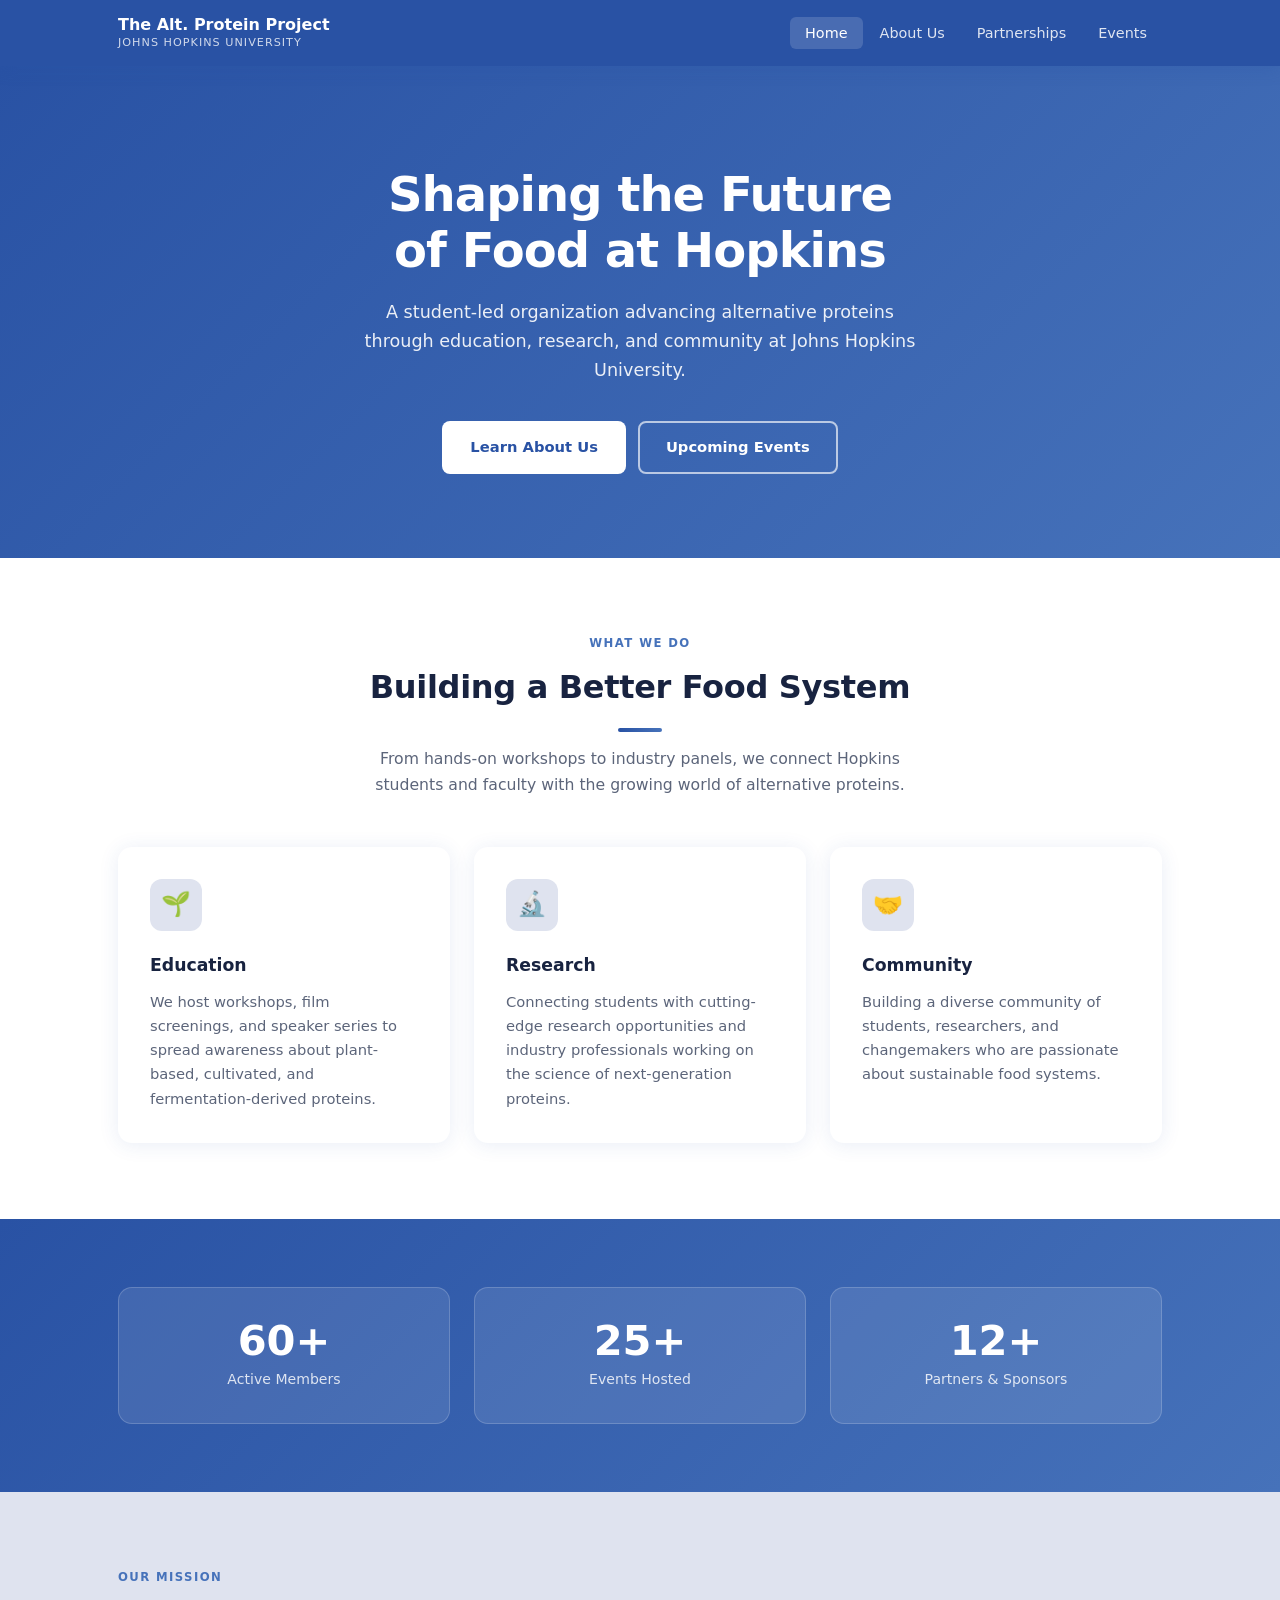
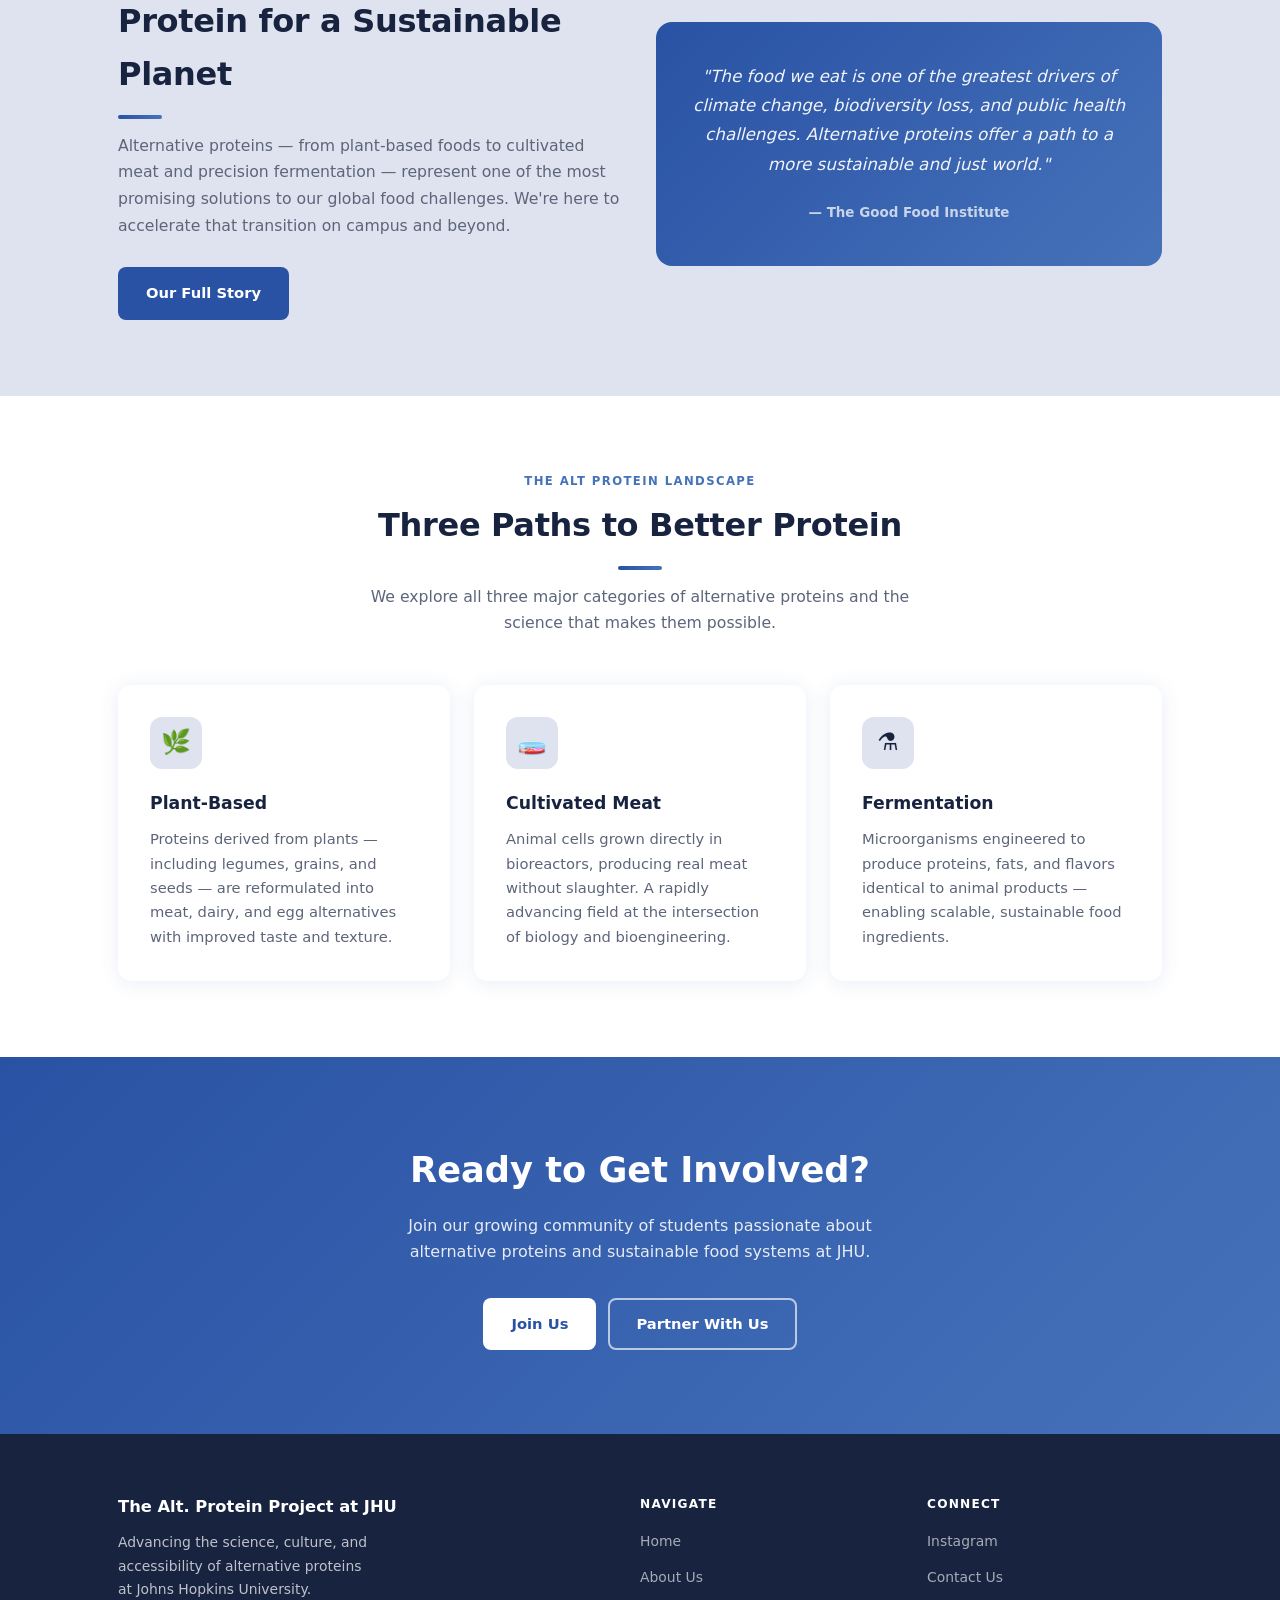
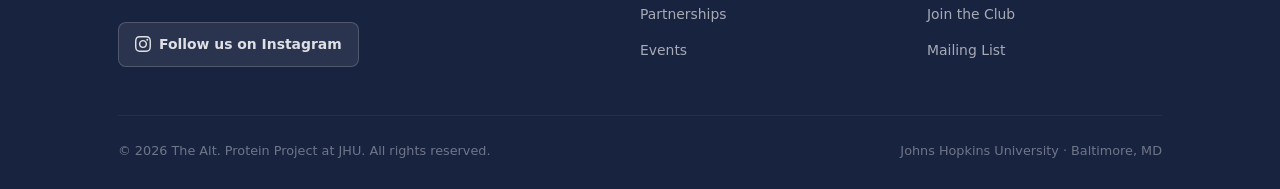
==== index.html @ 33e133d0 "Initial commit: Alt. Protein Project at JHU website Four-page static site (Home, About Us, Partnersh" ====
<!DOCTYPE html>
<html lang="en">
<head>
  <meta charset="UTF-8">
  <meta name="viewport" content="width=device-width, initial-scale=1.0">
  <title>The Alt. Protein Project at JHU</title>
  <link rel="stylesheet" href="styles.css">
</head>
<body>

  <!-- Navigation -->
  <nav>
    <div class="nav-inner">
      <a href="index.html" class="nav-logo">
        The Alt. Protein Project
        <span class="sub">Johns Hopkins University</span>
      </a>
      <ul class="nav-links">
        <li><a href="index.html" class="active">Home</a></li>
        <li><a href="about.html">About Us</a></li>
        <li><a href="partnerships.html">Partnerships</a></li>
        <li><a href="events.html">Events</a></li>
      </ul>
    </div>
  </nav>

  <!-- Hero -->
  <section class="hero">
    <div class="container">
      <h1>Shaping the Future<br>of Food at Hopkins</h1>
      <p>A student-led organization advancing alternative proteins through education, research, and community at Johns Hopkins University.</p>
      <div class="btn-group">
        <a href="about.html" class="btn btn-white">Learn About Us</a>
        <a href="events.html" class="btn btn-outline">Upcoming Events</a>
      </div>
    </div>
  </section>

  <!-- What We Do -->
  <section class="section-white">
    <div class="container">
      <div class="section-head center">
        <p class="section-label">What We Do</p>
        <h2 class="section-title">Building a Better Food System</h2>
        <div class="divider" style="margin: 14px auto;"></div>
        <p class="section-sub">From hands-on workshops to industry panels, we connect Hopkins students and faculty with the growing world of alternative proteins.</p>
      </div>
      <div class="grid-3">
        <div class="card">
          <div class="card-icon">🌱</div>
          <h3>Education</h3>
          <p>We host workshops, film screenings, and speaker series to spread awareness about plant-based, cultivated, and fermentation-derived proteins.</p>
        </div>
        <div class="card">
          <div class="card-icon">🔬</div>
          <h3>Research</h3>
          <p>Connecting students with cutting-edge research opportunities and industry professionals working on the science of next-generation proteins.</p>
        </div>
        <div class="card">
          <div class="card-icon">🤝</div>
          <h3>Community</h3>
          <p>Building a diverse community of students, researchers, and changemakers who are passionate about sustainable food systems.</p>
        </div>
      </div>
    </div>
  </section>

  <!-- Stats -->
  <section class="stats-wrap">
    <div class="container">
      <div class="grid-3">
        <div class="stat-box">
          <div class="num">60+</div>
          <div class="lbl">Active Members</div>
        </div>
        <div class="stat-box">
          <div class="num">25+</div>
          <div class="lbl">Events Hosted</div>
        </div>
        <div class="stat-box">
          <div class="num">12+</div>
          <div class="lbl">Partners &amp; Sponsors</div>
        </div>
      </div>
    </div>
  </section>

  <!-- Mission -->
  <section class="section-bg">
    <div class="container">
      <div class="grid-2 grid-align-center">
        <div>
          <p class="section-label">Our Mission</p>
          <h2 class="section-title">Protein for a Sustainable Planet</h2>
          <div class="divider"></div>
          <p class="section-sub">Alternative proteins — from plant-based foods to cultivated meat and precision fermentation — represent one of the most promising solutions to our global food challenges. We're here to accelerate that transition on campus and beyond.</p>
          <a href="about.html" class="btn btn-primary mt-32" style="margin-top: 28px; display: inline-block;">Our Full Story</a>
        </div>
        <div class="story-card">
          <blockquote>"The food we eat is one of the greatest drivers of climate change, biodiversity loss, and public health challenges. Alternative proteins offer a path to a more sustainable and just world."</blockquote>
          <cite>— The Good Food Institute</cite>
        </div>
      </div>
    </div>
  </section>

  <!-- Protein Types -->
  <section class="section-white">
    <div class="container">
      <div class="section-head center">
        <p class="section-label">The Alt Protein Landscape</p>
        <h2 class="section-title">Three Paths to Better Protein</h2>
        <div class="divider" style="margin: 14px auto;"></div>
        <p class="section-sub">We explore all three major categories of alternative proteins and the science that makes them possible.</p>
      </div>
      <div class="grid-3">
        <div class="card">
          <div class="card-icon">🌿</div>
          <h3>Plant-Based</h3>
          <p>Proteins derived from plants — including legumes, grains, and seeds — are reformulated into meat, dairy, and egg alternatives with improved taste and texture.</p>
        </div>
        <div class="card">
          <div class="card-icon">🧫</div>
          <h3>Cultivated Meat</h3>
          <p>Animal cells grown directly in bioreactors, producing real meat without slaughter. A rapidly advancing field at the intersection of biology and bioengineering.</p>
        </div>
        <div class="card">
          <div class="card-icon">⚗️</div>
          <h3>Fermentation</h3>
          <p>Microorganisms engineered to produce proteins, fats, and flavors identical to animal products — enabling scalable, sustainable food ingredients.</p>
        </div>
      </div>
    </div>
  </section>

  <!-- Get Involved CTA -->
  <section class="cta-section">
    <div class="container">
      <h2>Ready to Get Involved?</h2>
      <p>Join our growing community of students passionate about alternative proteins and sustainable food systems at JHU.</p>
      <div class="btn-group">
        <a href="about.html" class="btn btn-white">Join Us</a>
        <a href="partnerships.html" class="btn btn-outline">Partner With Us</a>
      </div>
    </div>
  </section>

  <!-- Footer -->
  <footer>
    <div class="container">
      <div class="footer-grid">
        <div class="footer-brand">
          <h3>The Alt. Protein Project at JHU</h3>
          <p>Advancing the science, culture, and accessibility of alternative proteins at Johns Hopkins University.</p>
          <a href="#" class="insta-link">
            <svg width="16" height="16" viewBox="0 0 24 24" fill="currentColor" aria-hidden="true">
              <path d="M12 2.163c3.204 0 3.584.012 4.85.07 3.252.148 4.771 1.691 4.919 4.919.058 1.265.069 1.645.069 4.849 0 3.205-.012 3.584-.069 4.849-.149 3.225-1.664 4.771-4.919 4.919-1.266.058-1.644.07-4.85.07-3.204 0-3.584-.012-4.849-.07-3.26-.149-4.771-1.699-4.919-4.92-.058-1.265-.07-1.644-.07-4.849 0-3.204.013-3.583.07-4.849.149-3.227 1.664-4.771 4.919-4.919 1.266-.057 1.645-.069 4.849-.069zm0-2.163c-3.259 0-3.667.014-4.947.072-4.358.2-6.78 2.618-6.98 6.98-.059 1.281-.073 1.689-.073 4.948 0 3.259.014 3.668.072 4.948.2 4.358 2.618 6.78 6.98 6.98 1.281.058 1.689.072 4.948.072 3.259 0 3.668-.014 4.948-.072 4.354-.2 6.782-2.618 6.979-6.98.059-1.28.073-1.689.073-4.948 0-3.259-.014-3.667-.072-4.947-.196-4.354-2.617-6.78-6.979-6.98-1.281-.059-1.69-.073-4.949-.073zm0 5.838c-3.403 0-6.162 2.759-6.162 6.162s2.759 6.163 6.162 6.163 6.162-2.759 6.162-6.163c0-3.403-2.759-6.162-6.162-6.162zm0 10.162c-2.209 0-4-1.79-4-4 0-2.209 1.791-4 4-4s4 1.791 4 4c0 2.21-1.791 4-4 4zm6.406-11.845c-.796 0-1.441.645-1.441 1.44s.645 1.44 1.441 1.44c.795 0 1.439-.645 1.439-1.44s-.644-1.44-1.439-1.44z"/>
            </svg>
            Follow us on Instagram
          </a>
        </div>
        <div class="footer-col">
          <h4>Navigate</h4>
          <ul>
            <li><a href="index.html">Home</a></li>
            <li><a href="about.html">About Us</a></li>
            <li><a href="partnerships.html">Partnerships</a></li>
            <li><a href="events.html">Events</a></li>
          </ul>
        </div>
        <div class="footer-col">
          <h4>Connect</h4>
          <ul>
            <li><a href="#">Instagram</a></li>
            <li><a href="#">Contact Us</a></li>
            <li><a href="#">Join the Club</a></li>
            <li><a href="#">Mailing List</a></li>
          </ul>
        </div>
      </div>
      <div class="footer-bottom">
        <span>© 2026 The Alt. Protein Project at JHU. All rights reserved.</span>
        <span>Johns Hopkins University · Baltimore, MD</span>
      </div>
    </div>
  </footer>

</body>
</html>
---- styles.css ----
/* ================================================
   The Alt. Protein Project at JHU — Stylesheet
   ================================================ */

/* Custom Properties */
:root {
  --primary: #2952A4;
  --accent:  #4672BA;
  --light:   #9BC8ED;
  --bg:      #DFE3EF;
  --white:   #ffffff;
  --dark:    #182340;
  --gray:    #5c657a;
  --shadow:  rgba(41, 82, 164, 0.10);
}

/* Reset */
*, *::before, *::after { box-sizing: border-box; margin: 0; padding: 0; }
html { scroll-behavior: smooth; }
body {
  font-family: 'Segoe UI', system-ui, -apple-system, sans-serif;
  background: var(--bg);
  color: var(--dark);
  line-height: 1.65;
}
a { color: var(--accent); text-decoration: none; }
a:hover { text-decoration: underline; }
img { max-width: 100%; display: block; }

/* Layout */
.container {
  max-width: 1100px;
  margin: 0 auto;
  padding: 0 28px;
}
section { padding: 76px 0; }
.section-white { background: var(--white); }
.section-bg    { background: var(--bg); }

/* Typography helpers */
.section-label {
  font-size: 0.73rem;
  font-weight: 700;
  letter-spacing: 0.12em;
  text-transform: uppercase;
  color: var(--accent);
  margin-bottom: 8px;
}
.section-title {
  font-size: clamp(1.55rem, 2.8vw, 2rem);
  font-weight: 800;
  color: var(--dark);
  letter-spacing: -0.01em;
  margin-bottom: 12px;
}
.section-sub {
  font-size: 0.98rem;
  color: var(--gray);
  line-height: 1.7;
  max-width: 560px;
}
.section-head { margin-bottom: 48px; }
.section-head.center { text-align: center; }
.section-head.center .section-sub { margin: 0 auto; }
.divider {
  width: 44px; height: 4px;
  background: linear-gradient(90deg, var(--primary), var(--accent));
  border-radius: 2px;
  margin: 14px 0;
}

/* =====================
   NAVIGATION
   ===================== */
nav {
  background: var(--primary);
  position: sticky;
  top: 0;
  z-index: 100;
  box-shadow: 0 2px 16px rgba(41,82,164,0.28);
}
.nav-inner {
  max-width: 1100px;
  margin: 0 auto;
  padding: 0 28px;
  height: 66px;
  display: flex;
  align-items: center;
  justify-content: space-between;
}
.nav-logo {
  color: #fff;
  font-weight: 800;
  font-size: 1rem;
  line-height: 1.3;
}
.nav-logo .sub {
  display: block;
  font-weight: 400;
  font-size: 0.7rem;
  letter-spacing: 0.09em;
  text-transform: uppercase;
  opacity: 0.78;
}
.nav-links { display: flex; gap: 2px; list-style: none; }
.nav-links a {
  color: rgba(255,255,255,0.85);
  padding: 8px 15px;
  border-radius: 6px;
  font-size: 0.9rem;
  font-weight: 500;
  transition: background .18s, color .18s;
}
.nav-links a:hover, .nav-links a.active {
  background: rgba(255,255,255,0.15);
  color: #fff;
  text-decoration: none;
}

/* =====================
   HERO
   ===================== */
.hero {
  background: linear-gradient(135deg, var(--primary) 0%, var(--accent) 100%);
  color: #fff;
  padding: 100px 0 84px;
  text-align: center;
}
.hero h1 {
  font-size: clamp(2rem, 4.5vw, 3rem);
  font-weight: 800;
  line-height: 1.17;
  margin-bottom: 20px;
  letter-spacing: -0.02em;
}
.hero p {
  font-size: 1.1rem;
  opacity: 0.9;
  max-width: 580px;
  margin: 0 auto 36px;
}
.page-hero {
  background: linear-gradient(135deg, var(--primary) 0%, var(--accent) 100%);
  color: #fff;
  padding: 64px 0 52px;
  text-align: center;
}
.page-hero h1 {
  font-size: clamp(1.65rem, 3.5vw, 2.3rem);
  font-weight: 800;
  margin-bottom: 12px;
  letter-spacing: -0.01em;
}
.page-hero p {
  font-size: 1rem;
  opacity: 0.87;
  max-width: 520px;
  margin: 0 auto;
}

/* =====================
   BUTTONS
   ===================== */
.btn {
  display: inline-block;
  padding: 12px 26px;
  border-radius: 8px;
  font-weight: 600;
  font-size: 0.92rem;
  border: 2px solid transparent;
  transition: all .18s;
  cursor: pointer;
}
.btn:hover { text-decoration: none; }
.btn-white { background: #fff; color: var(--primary); }
.btn-white:hover { background: var(--light); color: var(--primary); }
.btn-outline { background: transparent; color: #fff; border-color: rgba(255,255,255,.65); }
.btn-outline:hover { background: rgba(255,255,255,.12); }
.btn-primary { background: var(--primary); color: #fff; }
.btn-primary:hover { background: var(--accent); }
.btn-group { display: flex; gap: 12px; justify-content: center; flex-wrap: wrap; }

/* =====================
   GRIDS
   ===================== */
.grid-2 { display: grid; grid-template-columns: 1fr 1fr; gap: 32px; }
.grid-3 { display: grid; grid-template-columns: repeat(3, 1fr); gap: 24px; }
.grid-4 { display: grid; grid-template-columns: repeat(4, 1fr); gap: 20px; }
.grid-align-center { align-items: center; }

/* =====================
   CARDS
   ===================== */
.card {
  background: #fff;
  border-radius: 14px;
  padding: 32px;
  box-shadow: 0 2px 20px var(--shadow);
  transition: transform .2s, box-shadow .2s;
}
.card:hover { transform: translateY(-4px); box-shadow: 0 10px 36px rgba(41,82,164,0.15); }
.card-icon {
  width: 52px; height: 52px;
  background: var(--bg);
  border-radius: 12px;
  display: flex; align-items: center; justify-content: center;
  font-size: 1.5rem;
  margin-bottom: 20px;
}
.card h3 { font-size: 1.08rem; font-weight: 700; color: var(--dark); margin-bottom: 10px; }
.card p  { font-size: 0.92rem; color: var(--gray); line-height: 1.65; }

/* =====================
   STATS
   ===================== */
.stats-wrap {
  background: linear-gradient(135deg, var(--primary), var(--accent));
  padding: 68px 0;
}
.stat-box {
  background: rgba(255,255,255,0.1);
  border: 1px solid rgba(255,255,255,0.18);
  border-radius: 14px;
  padding: 32px 20px;
  text-align: center;
}
.stat-box .num { font-size: 2.6rem; font-weight: 800; color: #fff; margin-bottom: 6px; line-height: 1; }
.stat-box .lbl { font-size: 0.88rem; color: rgba(255,255,255,0.82); }

/* =====================
   EVENT CARDS
   ===================== */
.event-stack { display: flex; flex-direction: column; gap: 20px; }
.event-card {
  background: #fff;
  border-radius: 14px;
  overflow: hidden;
  display: flex;
  box-shadow: 0 2px 20px var(--shadow);
  transition: transform .2s, box-shadow .2s;
}
.event-card:hover { transform: translateY(-3px); box-shadow: 0 10px 32px rgba(41,82,164,.14); }
.edate {
  background: linear-gradient(160deg, var(--primary), var(--accent));
  color: #fff;
  min-width: 90px;
  display: flex; flex-direction: column; align-items: center; justify-content: center;
  text-align: center; padding: 0 16px;
}
.edate .mo { font-size: 0.65rem; text-transform: uppercase; letter-spacing: .12em; font-weight: 700; opacity: .85; }
.edate .dy { font-size: 2rem; font-weight: 800; line-height: 1; }
.edate .yr { font-size: 0.68rem; opacity: .7; }
.ebody { padding: 22px 28px; flex: 1; }
.ebody .etag {
  display: inline-block;
  background: rgba(70,114,186,.1);
  color: var(--accent);
  font-size: 0.72rem; font-weight: 700;
  padding: 3px 10px; border-radius: 100px;
  margin-bottom: 10px;
}
.ebody h3 { font-size: 1.04rem; font-weight: 700; color: var(--dark); margin-bottom: 6px; }
.ebody p  { font-size: 0.88rem; color: var(--gray); line-height: 1.6; margin-bottom: 12px; }
.emeta { display: flex; gap: 18px; font-size: 0.79rem; color: var(--accent); font-weight: 600; }

/* Past Events */
.past-stack { display: flex; flex-direction: column; gap: 14px; }
.past-item {
  background: #fff;
  border-radius: 10px; padding: 18px 24px;
  display: flex; justify-content: space-between; align-items: center;
  box-shadow: 0 1px 10px rgba(41,82,164,.07);
}
.past-item h4 { font-size: 0.93rem; font-weight: 700; color: var(--dark); margin-bottom: 3px; }
.past-item p  { font-size: 0.82rem; color: var(--gray); }
.past-date { font-size: 0.8rem; color: var(--accent); font-weight: 600; white-space: nowrap; margin-left: 16px; }

/* =====================
   TEAM
   ===================== */
.team-card {
  background: #fff;
  border-radius: 14px; padding: 28px 22px;
  text-align: center;
  box-shadow: 0 2px 20px var(--shadow);
  transition: transform .2s;
}
.team-card:hover { transform: translateY(-4px); }
.avatar {
  width: 78px; height: 78px;
  border-radius: 50%;
  background: linear-gradient(135deg, var(--light), var(--accent));
  margin: 0 auto 14px;
  display: flex; align-items: center; justify-content: center;
  font-size: 1.5rem; color: #fff; font-weight: 800;
}
.team-card h3   { font-size: 0.97rem; font-weight: 700; color: var(--dark); margin-bottom: 4px; }
.team-card .role { color: var(--accent); font-size: 0.82rem; font-weight: 600; margin-bottom: 10px; }
.team-card .bio  { color: var(--gray); font-size: 0.84rem; line-height: 1.6; }

/* =====================
   PARTNERS
   ===================== */
.partner-card {
  background: #fff;
  border-radius: 12px; padding: 28px 20px;
  min-height: 110px;
  display: flex; align-items: center; justify-content: center; flex-direction: column;
  text-align: center;
  box-shadow: 0 2px 14px var(--shadow);
  border: 2px solid var(--bg);
  transition: border-color .2s, transform .2s;
}
.partner-card:hover { border-color: var(--light); transform: translateY(-3px); }
.partner-card .pname { font-size: 0.95rem; font-weight: 700; color: var(--dark); margin-bottom: 4px; }
.partner-card .ptype { font-size: 0.76rem; color: var(--gray); }

/* Tier cards */
.tier-card {
  background: #fff;
  border-radius: 14px; padding: 32px;
  box-shadow: 0 2px 20px var(--shadow);
  border-top: 5px solid var(--light);
}
.tier-card.featured { border-top-color: var(--primary); }
.tier-badge {
  display: inline-block;
  background: var(--bg); color: var(--gray);
  font-size: 0.7rem; font-weight: 700;
  padding: 3px 10px; border-radius: 100px;
  text-transform: uppercase; letter-spacing: .07em;
  margin-bottom: 12px;
}
.tier-card.featured .tier-badge { background: rgba(41,82,164,.1); color: var(--primary); }
.tier-card h3 { font-size: 1.12rem; font-weight: 800; color: var(--dark); margin-bottom: 18px; }
.check-list { list-style: none; display: flex; flex-direction: column; gap: 10px; }
.check-list li {
  display: flex; gap: 10px; align-items: flex-start;
  font-size: 0.88rem; color: var(--gray); line-height: 1.5;
}
.check-list li::before {
  content: '✓';
  background: rgba(41,82,164,.1); color: var(--primary);
  font-weight: 700; font-size: 0.76rem;
  min-width: 20px; height: 20px;
  border-radius: 50%;
  display: inline-flex; align-items: center; justify-content: center;
  margin-top: 1px; flex-shrink: 0;
}

/* =====================
   CTA SECTION
   ===================== */
.cta-section {
  background: linear-gradient(135deg, var(--primary), var(--accent));
  color: #fff; text-align: center; padding: 84px 0;
}
.cta-section h2 {
  font-size: clamp(1.65rem, 3vw, 2.2rem);
  font-weight: 800; margin-bottom: 14px;
}
.cta-section p {
  font-size: 1rem; opacity: .88;
  max-width: 480px; margin: 0 auto 32px;
}

/* =====================
   PILLARS (About page)
   ===================== */
.pillar-stack { display: flex; flex-direction: column; gap: 18px; }
.pillar {
  display: flex; gap: 18px; align-items: flex-start;
  background: #fff; border-radius: 12px; padding: 22px;
  box-shadow: 0 2px 12px var(--shadow);
}
.pillar-icon {
  width: 44px; height: 44px;
  background: rgba(155,200,237,.25);
  border-radius: 10px;
  display: flex; align-items: center; justify-content: center;
  font-size: 1.25rem; flex-shrink: 0;
}
.pillar h3 { font-size: 0.97rem; font-weight: 700; color: var(--dark); margin-bottom: 5px; }
.pillar p  { font-size: 0.87rem; color: var(--gray); line-height: 1.6; }

/* Story visual card */
.story-card {
  background: linear-gradient(135deg, var(--primary), var(--accent));
  border-radius: 16px; padding: 40px 36px;
  color: #fff; text-align: center;
}
.story-card blockquote {
  font-size: 1.05rem; font-style: italic;
  line-height: 1.75; margin-bottom: 20px; opacity: .93;
}
.story-card cite { font-size: 0.84rem; opacity: .72; font-style: normal; font-weight: 600; }

/* Benefits card (flat) */
.benefit-card {
  background: var(--bg);
  border-radius: 14px; padding: 32px;
}

/* =====================
   FOOTER
   ===================== */
footer {
  background: var(--dark);
  color: rgba(255,255,255,.72);
  padding: 60px 0 28px;
}
.footer-grid {
  display: grid; grid-template-columns: 2fr 1fr 1fr;
  gap: 52px; margin-bottom: 48px;
}
.footer-brand h3 { color: #fff; font-size: 1.02rem; font-weight: 800; margin-bottom: 10px; }
.footer-brand p  { font-size: 0.87rem; line-height: 1.7; max-width: 255px; margin-bottom: 20px; }
.footer-col h4 {
  color: #fff; font-size: 0.76rem; font-weight: 700;
  text-transform: uppercase; letter-spacing: .1em; margin-bottom: 14px;
}
.footer-col ul { list-style: none; display: flex; flex-direction: column; gap: 10px; }
.footer-col ul a { color: rgba(255,255,255,.62); font-size: 0.87rem; transition: color .18s; }
.footer-col ul a:hover { color: var(--light); text-decoration: none; }
.insta-link {
  display: inline-flex; align-items: center; gap: 8px;
  background: rgba(255,255,255,.08);
  border: 1px solid rgba(255,255,255,.18);
  color: rgba(255,255,255,.85);
  padding: 10px 16px; border-radius: 8px;
  font-size: 0.87rem; font-weight: 600;
  transition: all .18s;
}
.insta-link:hover { background: rgba(255,255,255,.16); color: #fff; text-decoration: none; }
.footer-bottom {
  border-top: 1px solid rgba(255,255,255,.1);
  padding-top: 24px;
  display: flex; justify-content: space-between;
  font-size: 0.8rem; opacity: .52;
}

/* Utilities */
.mt-8  { margin-top: 8px; }
.mt-16 { margin-top: 16px; }
.mt-24 { margin-top: 24px; }
.mt-32 { margin-top: 32px; }
.text-center { text-align: center; }
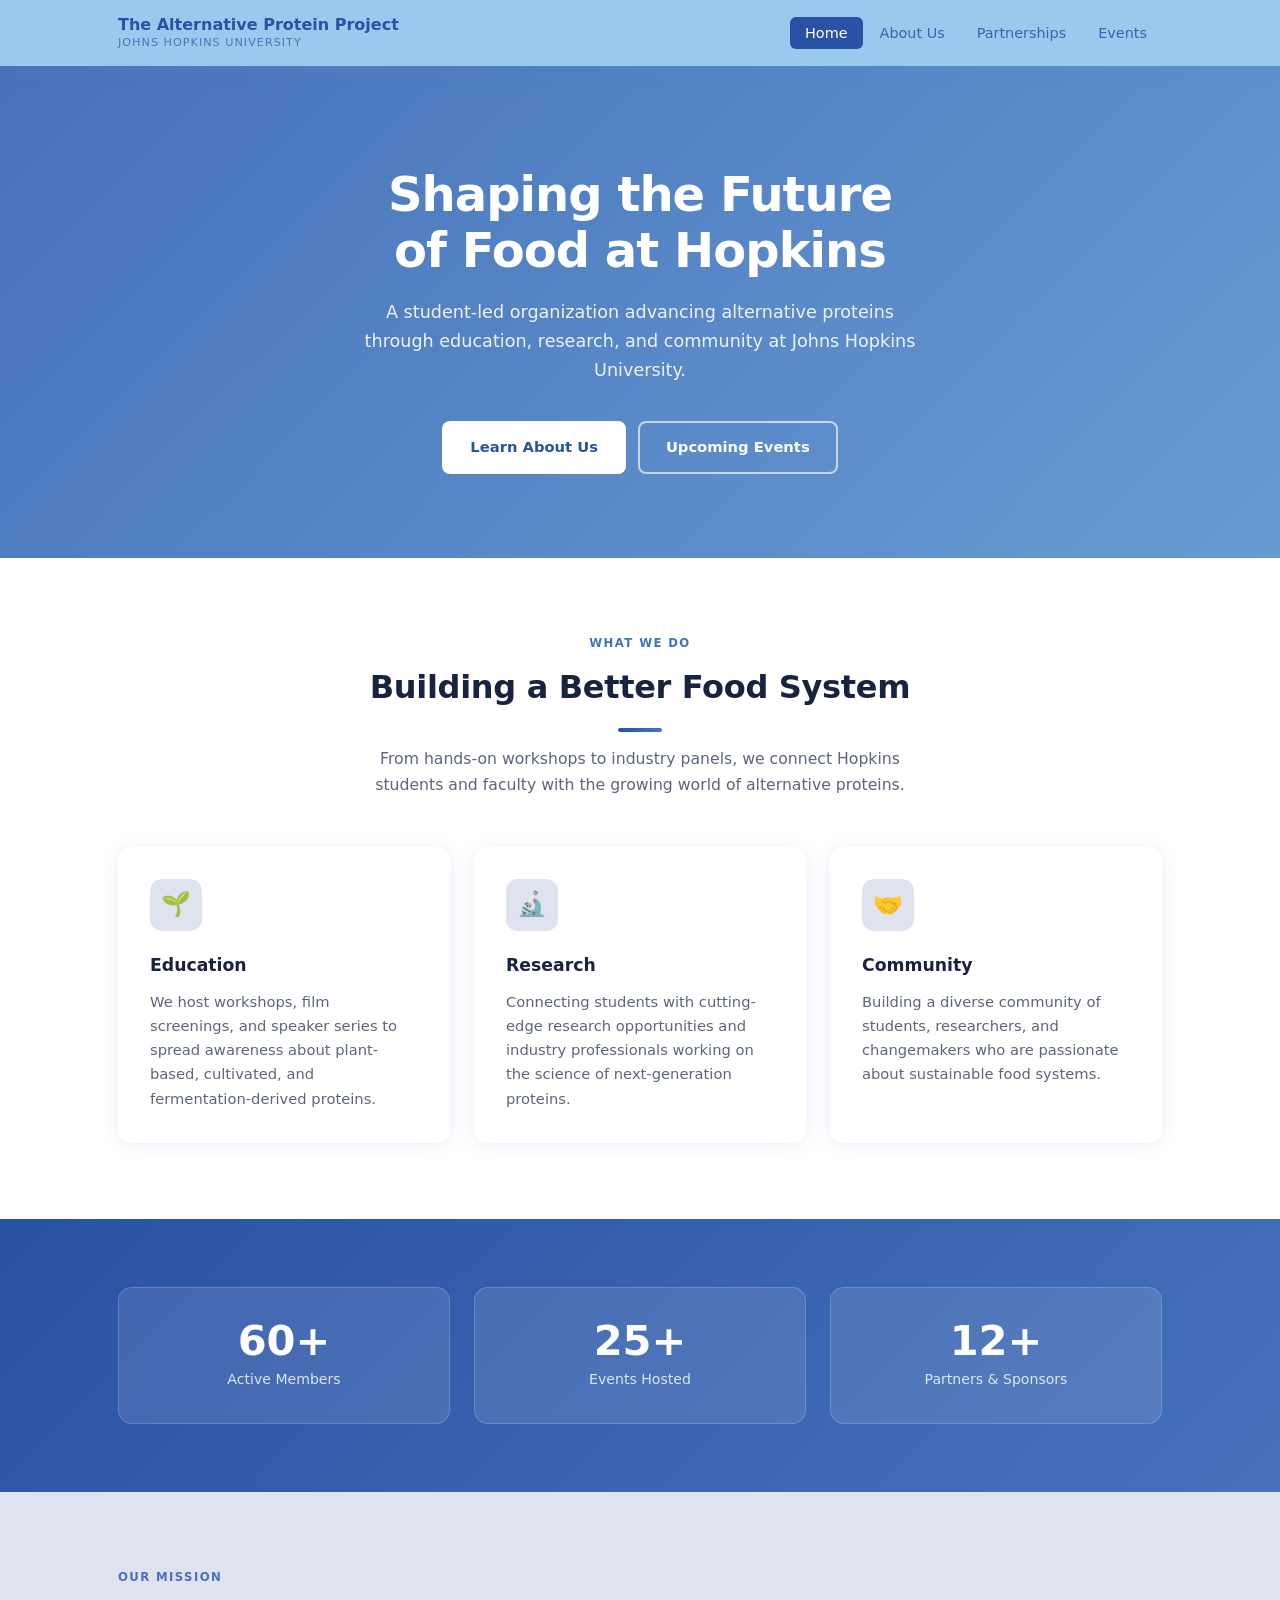
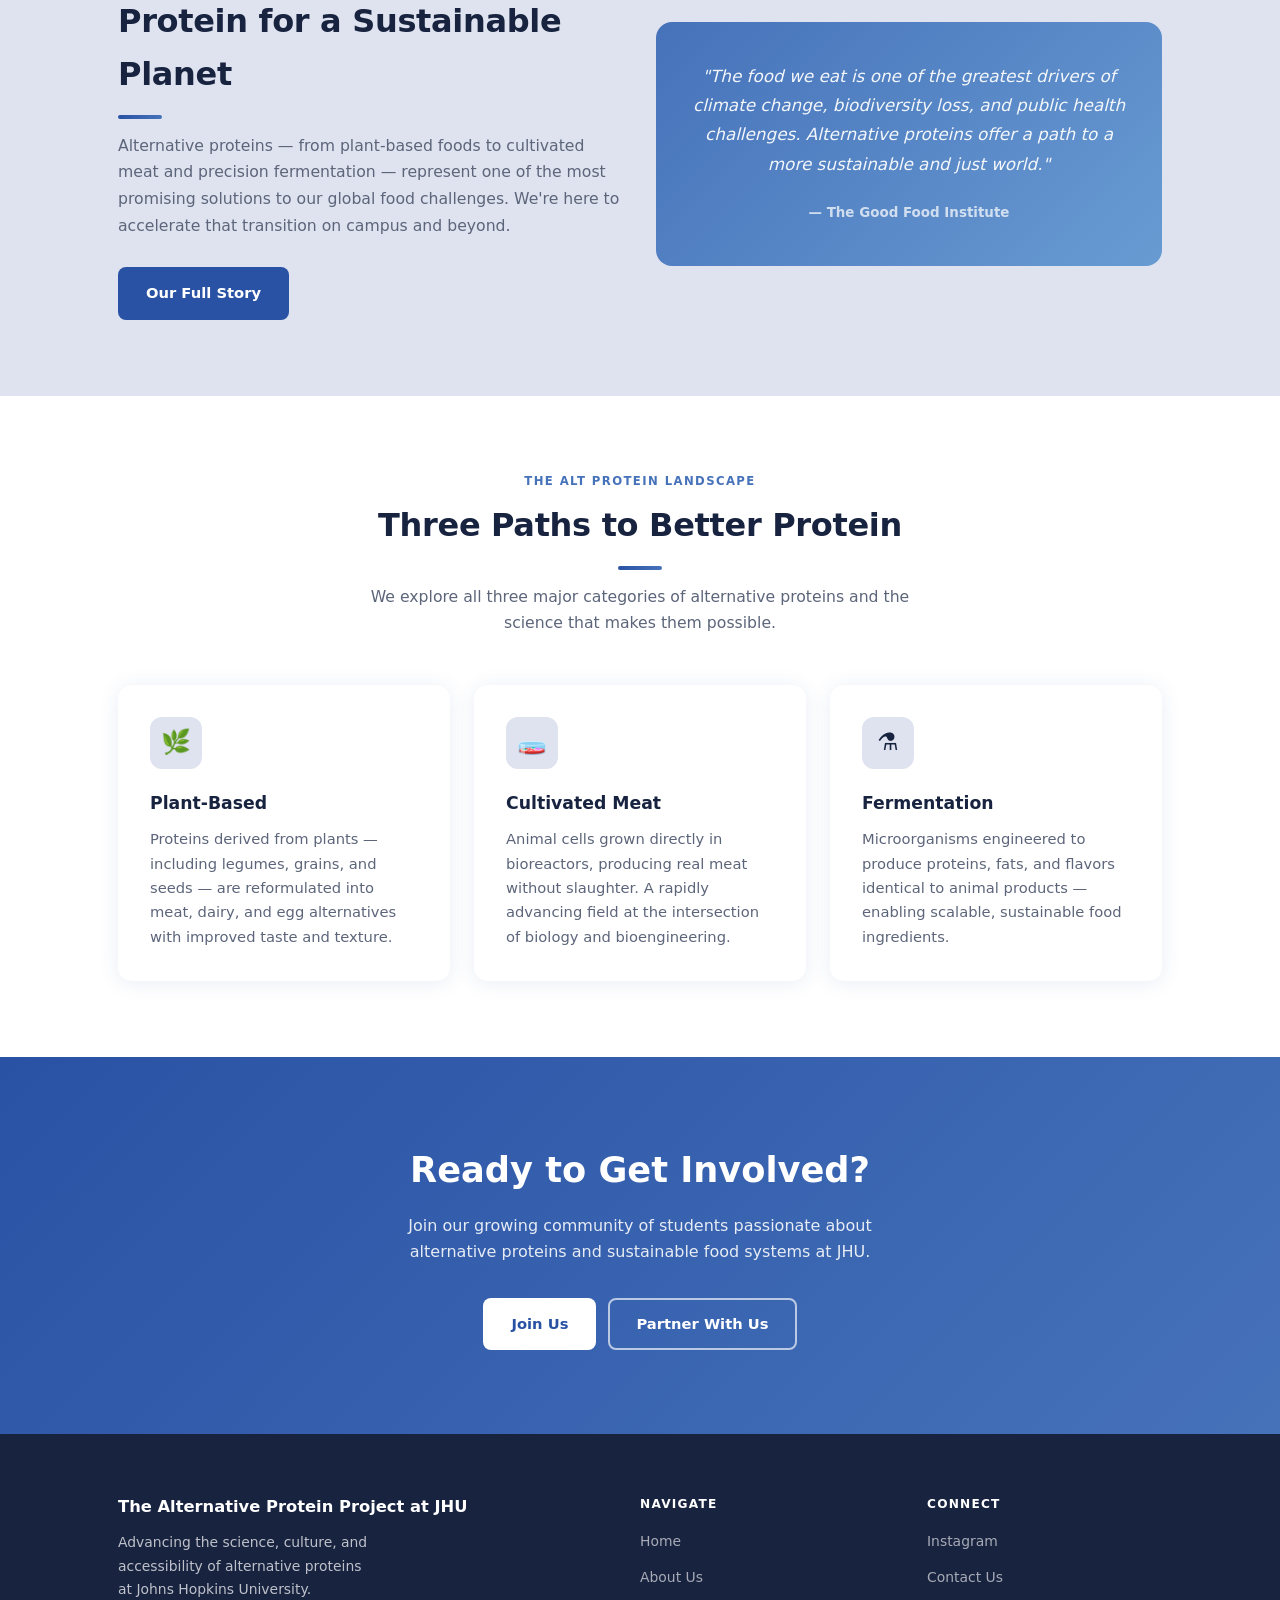
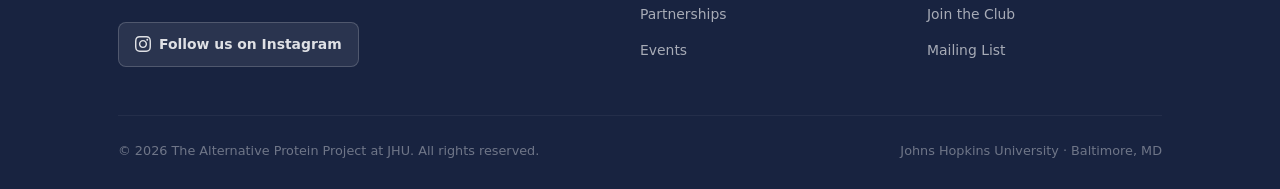
==== commit ec0a1265: "Update colors to #9BC8ED main palette and rename to Alternative Protein Project - Nav background cha" ====
--- a/index.html
+++ b/index.html
@@ -3,7 +3,7 @@
 <head>
   <meta charset="UTF-8">
   <meta name="viewport" content="width=device-width, initial-scale=1.0">
-  <title>The Alt. Protein Project at JHU</title>
+  <title>The Alternative Protein Project at JHU</title>
   <link rel="stylesheet" href="styles.css">
 </head>
 <body>
@@ -12,7 +12,7 @@
   <nav>
     <div class="nav-inner">
       <a href="index.html" class="nav-logo">
-        The Alt. Protein Project
+        The Alternative Protein Project
         <span class="sub">Johns Hopkins University</span>
       </a>
       <ul class="nav-links">
@@ -150,7 +150,7 @@
     <div class="container">
       <div class="footer-grid">
         <div class="footer-brand">
-          <h3>The Alt. Protein Project at JHU</h3>
+          <h3>The Alternative Protein Project at JHU</h3>
           <p>Advancing the science, culture, and accessibility of alternative proteins at Johns Hopkins University.</p>
           <a href="#" class="insta-link">
             <svg width="16" height="16" viewBox="0 0 24 24" fill="currentColor" aria-hidden="true">
@@ -179,7 +179,7 @@
         </div>
       </div>
       <div class="footer-bottom">
-        <span>© 2026 The Alt. Protein Project at JHU. All rights reserved.</span>
+        <span>© 2026 The Alternative Protein Project at JHU. All rights reserved.</span>
         <span>Johns Hopkins University · Baltimore, MD</span>
       </div>
     </div>
--- a/styles.css
+++ b/styles.css
@@ -6,7 +6,9 @@
 :root {
   --primary: #2952A4;
   --accent:  #4672BA;
+  --med:     #689BD2;
   --light:   #9BC8ED;
+  --main:    #9BC8ED;
   --bg:      #DFE3EF;
   --white:   #ffffff;
   --dark:    #182340;
@@ -73,11 +75,11 @@
    NAVIGATION
    ===================== */
 nav {
-  background: var(--primary);
+  background: var(--main);
   position: sticky;
   top: 0;
   z-index: 100;
-  box-shadow: 0 2px 16px rgba(41,82,164,0.28);
+  box-shadow: 0 2px 16px rgba(100,150,180,0.2);
 }
 .nav-inner {
   max-width: 1100px;
@@ -89,7 +91,7 @@
   justify-content: space-between;
 }
 .nav-logo {
-  color: #fff;
+  color: var(--primary);
   font-weight: 800;
   font-size: 1rem;
   line-height: 1.3;
@@ -100,20 +102,22 @@
   font-size: 0.7rem;
   letter-spacing: 0.09em;
   text-transform: uppercase;
-  opacity: 0.78;
+  opacity: 0.7;
 }
 .nav-links { display: flex; gap: 2px; list-style: none; }
 .nav-links a {
-  color: rgba(255,255,255,0.85);
+  color: var(--primary);
   padding: 8px 15px;
   border-radius: 6px;
   font-size: 0.9rem;
   font-weight: 500;
   transition: background .18s, color .18s;
+  opacity: 0.85;
 }
 .nav-links a:hover, .nav-links a.active {
-  background: rgba(255,255,255,0.15);
+  background: var(--primary);
   color: #fff;
+  opacity: 1;
   text-decoration: none;
 }
 
@@ -121,7 +125,7 @@
    HERO
    ===================== */
 .hero {
-  background: linear-gradient(135deg, var(--primary) 0%, var(--accent) 100%);
+  background: linear-gradient(135deg, var(--accent) 0%, var(--med) 100%);
   color: #fff;
   padding: 100px 0 84px;
   text-align: center;
@@ -140,7 +144,7 @@
   margin: 0 auto 36px;
 }
 .page-hero {
-  background: linear-gradient(135deg, var(--primary) 0%, var(--accent) 100%);
+  background: linear-gradient(135deg, var(--accent) 0%, var(--med) 100%);
   color: #fff;
   padding: 64px 0 52px;
   text-align: center;
@@ -241,7 +245,7 @@
 }
 .event-card:hover { transform: translateY(-3px); box-shadow: 0 10px 32px rgba(41,82,164,.14); }
 .edate {
-  background: linear-gradient(160deg, var(--primary), var(--accent));
+  background: linear-gradient(160deg, var(--accent), var(--med));
   color: #fff;
   min-width: 90px;
   display: flex; flex-direction: column; align-items: center; justify-content: center;
@@ -289,7 +293,7 @@
 .avatar {
   width: 78px; height: 78px;
   border-radius: 50%;
-  background: linear-gradient(135deg, var(--light), var(--accent));
+  background: linear-gradient(135deg, var(--main), var(--med));
   margin: 0 auto 14px;
   display: flex; align-items: center; justify-content: center;
   font-size: 1.5rem; color: #fff; font-weight: 800;
@@ -385,7 +389,7 @@
 
 /* Story visual card */
 .story-card {
-  background: linear-gradient(135deg, var(--primary), var(--accent));
+  background: linear-gradient(135deg, var(--accent), var(--med));
   border-radius: 16px; padding: 40px 36px;
   color: #fff; text-align: center;
 }
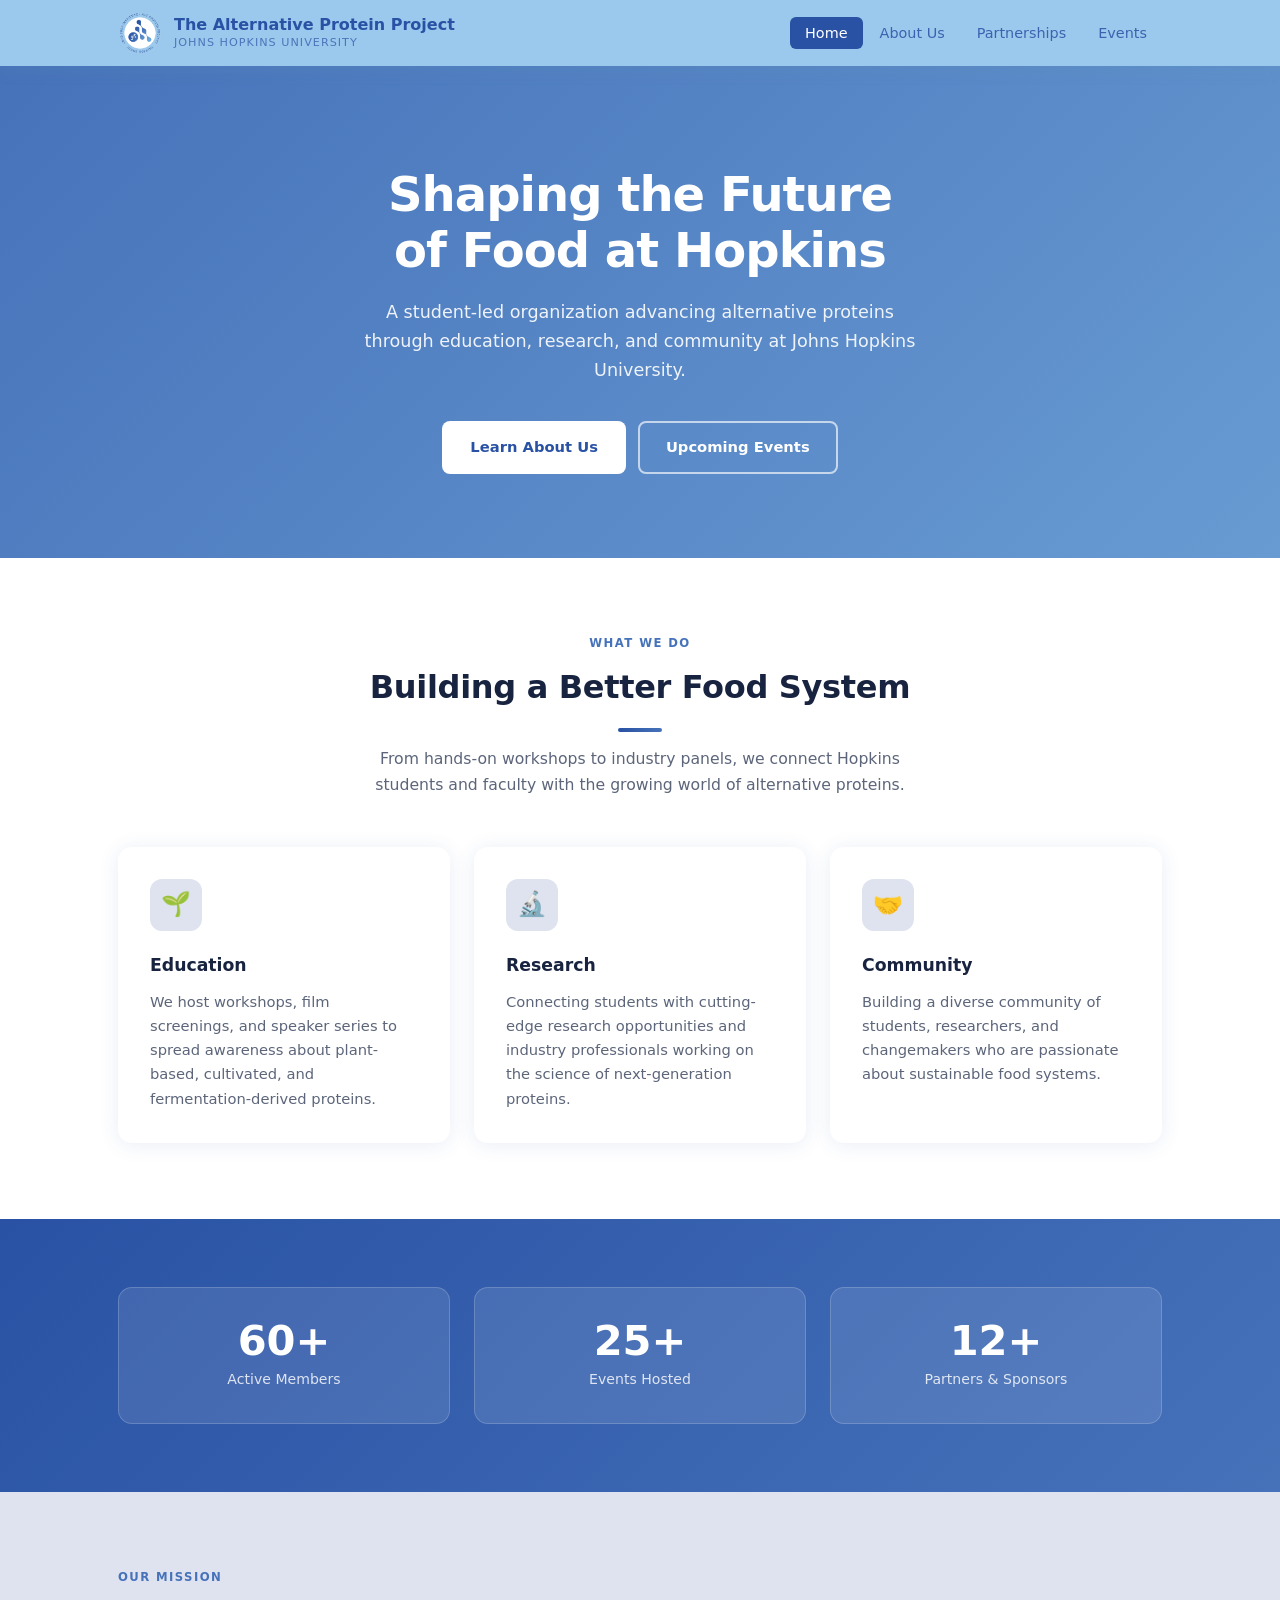
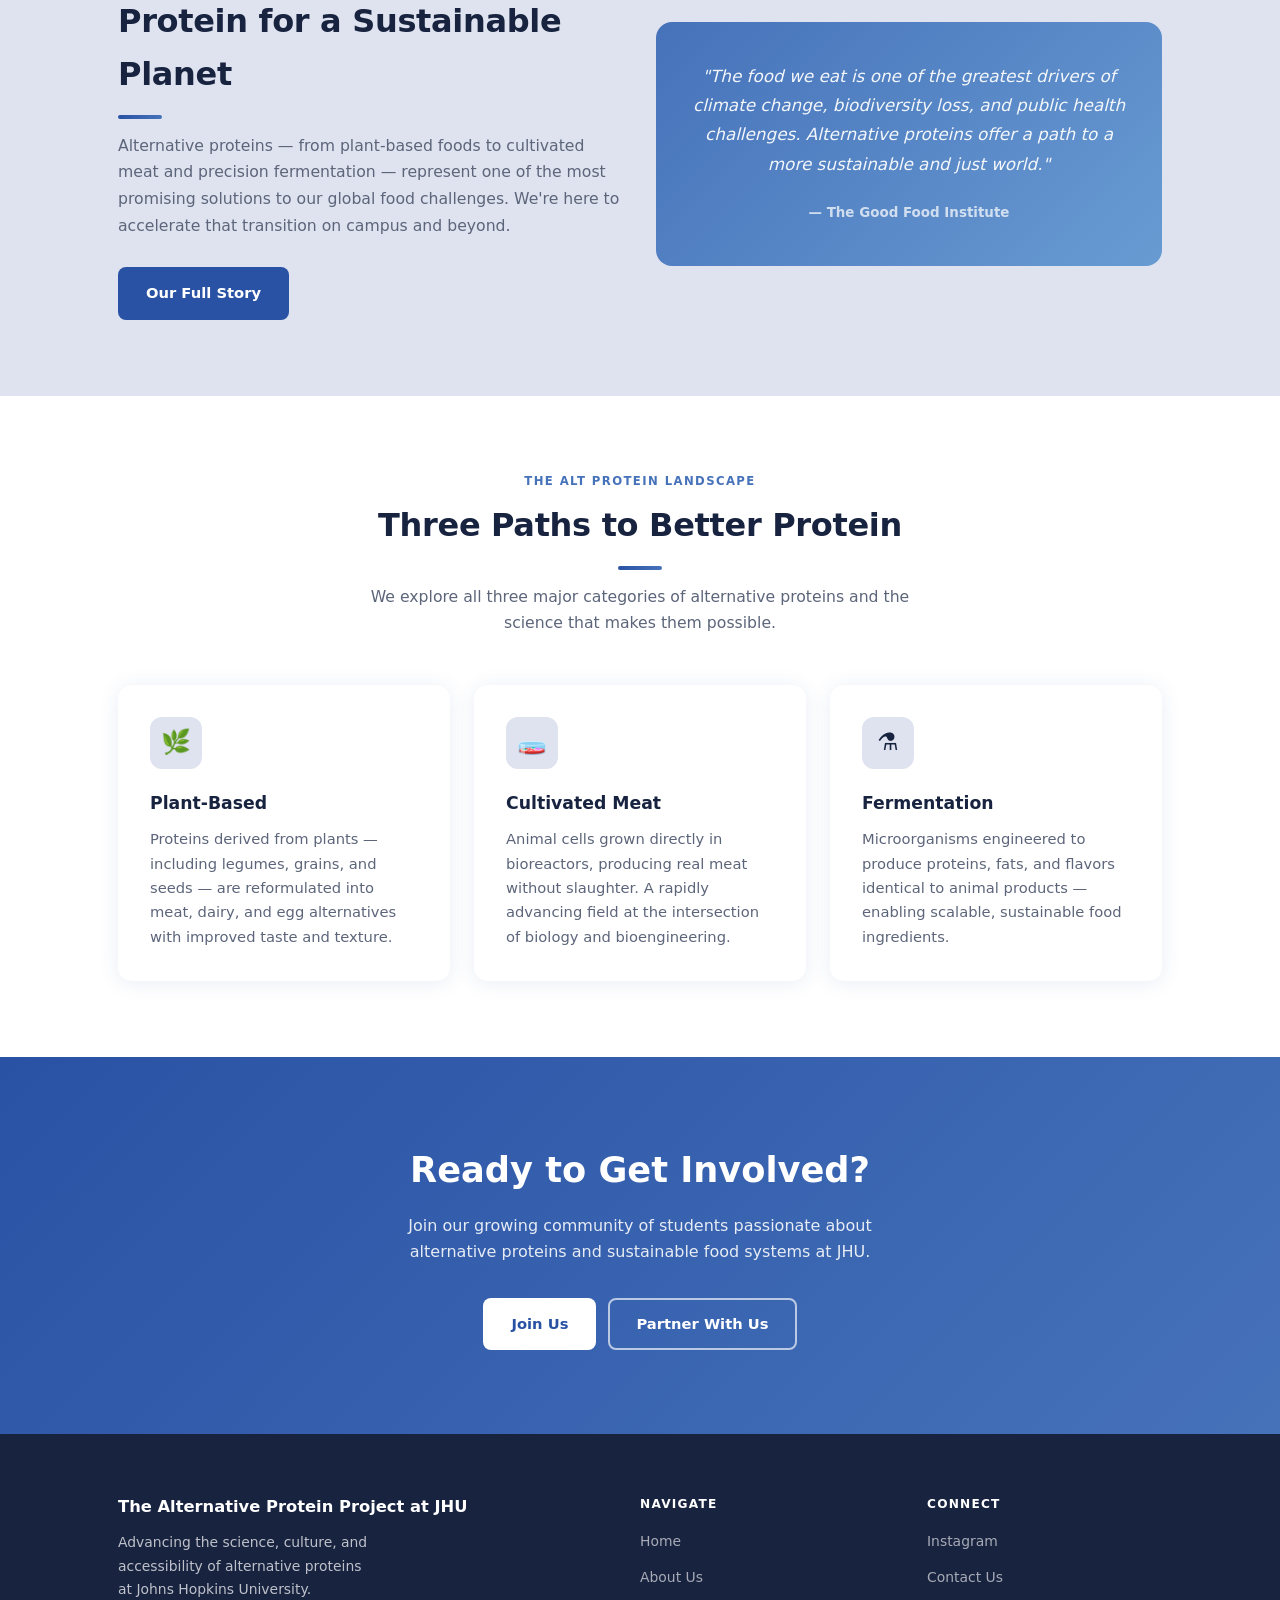
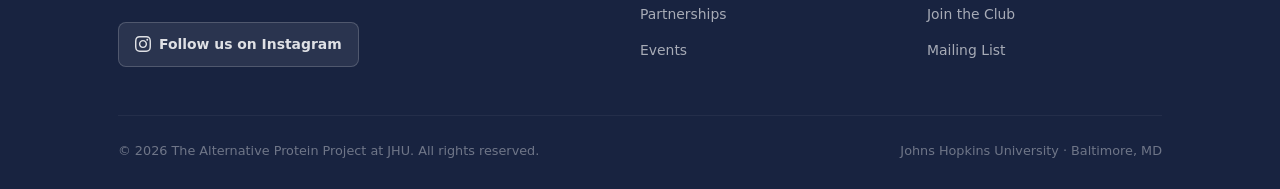
==== commit 35edc74f: "Add logo, favicon, and real team headshots - Logo image added to nav bar on all pages (links to home" ====
--- a/index.html
+++ b/index.html
@@ -5,6 +5,7 @@
   <meta name="viewport" content="width=device-width, initial-scale=1.0">
   <title>The Alternative Protein Project at JHU</title>
   <link rel="stylesheet" href="styles.css">
+  <link rel="icon" type="image/png" href="images/JHUAPP%20Circular%20Logo%20-%20Color%20(4).png">
 </head>
 <body>
 
@@ -12,8 +13,8 @@
   <nav>
     <div class="nav-inner">
       <a href="index.html" class="nav-logo">
-        The Alternative Protein Project
-        <span class="sub">Johns Hopkins University</span>
+        <img src="images/JHUAPP%20Circular%20Logo%20-%20Color%20(4).png" alt="The Alternative Protein Project at JHU" class="nav-logo-img">
+        <span>The Alternative Protein Project<span class="sub">Johns Hopkins University</span></span>
       </a>
       <ul class="nav-links">
         <li><a href="index.html" class="active">Home</a></li>
--- a/styles.css
+++ b/styles.css
@@ -95,6 +95,14 @@
   font-weight: 800;
   font-size: 1rem;
   line-height: 1.3;
+  display: flex;
+  align-items: center;
+  gap: 12px;
+}
+.nav-logo-img {
+  height: 44px;
+  width: auto;
+  flex-shrink: 0;
 }
 .nav-logo .sub {
   display: block;
@@ -290,6 +298,23 @@
   transition: transform .2s;
 }
 .team-card:hover { transform: translateY(-4px); }
+.avatar-img {
+  width: 88px;
+  height: 88px;
+  border-radius: 50%;
+  object-fit: cover;
+  object-position: center top;
+  margin: 0 auto 14px;
+  display: block;
+  border: 3px solid var(--main);
+}
+.team-flex {
+  display: flex;
+  flex-wrap: wrap;
+  gap: 24px;
+  justify-content: center;
+}
+.team-flex .team-card { flex: 0 1 300px; }
 .avatar {
   width: 78px; height: 78px;
   border-radius: 50%;
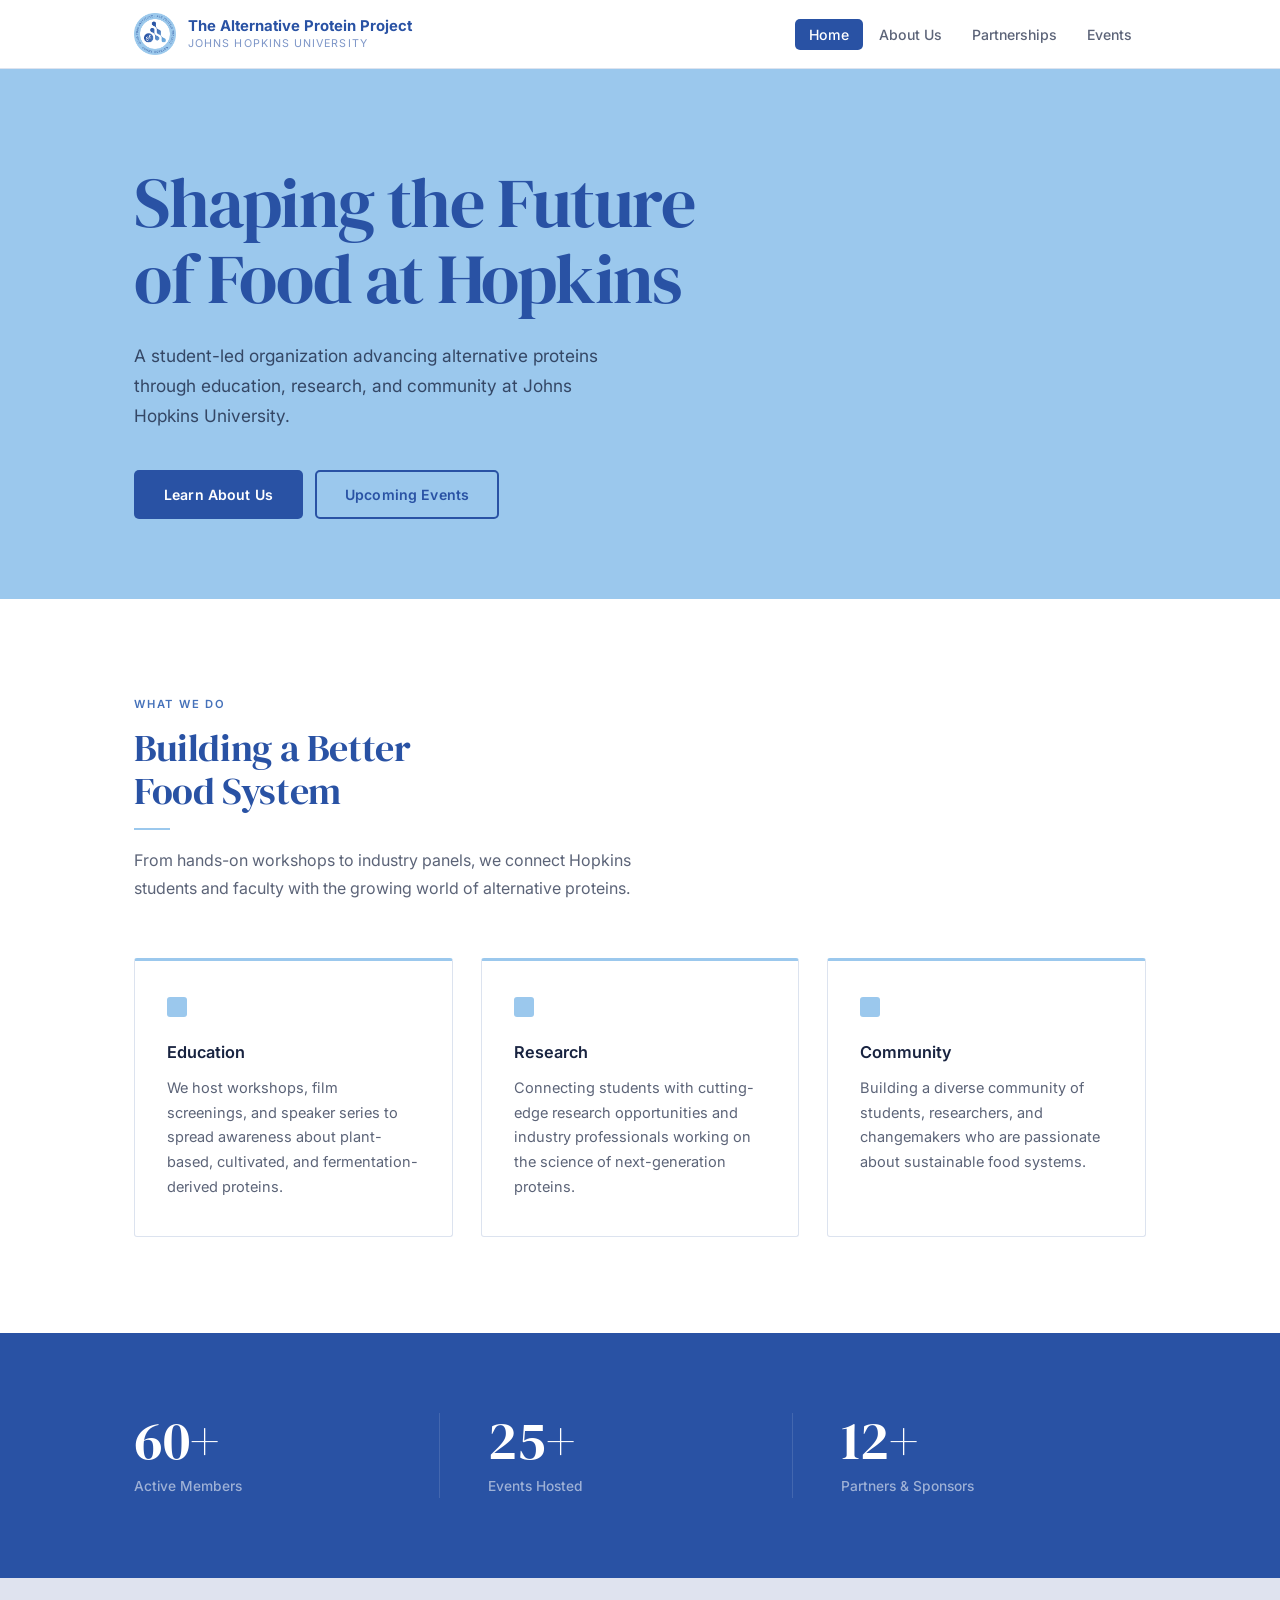
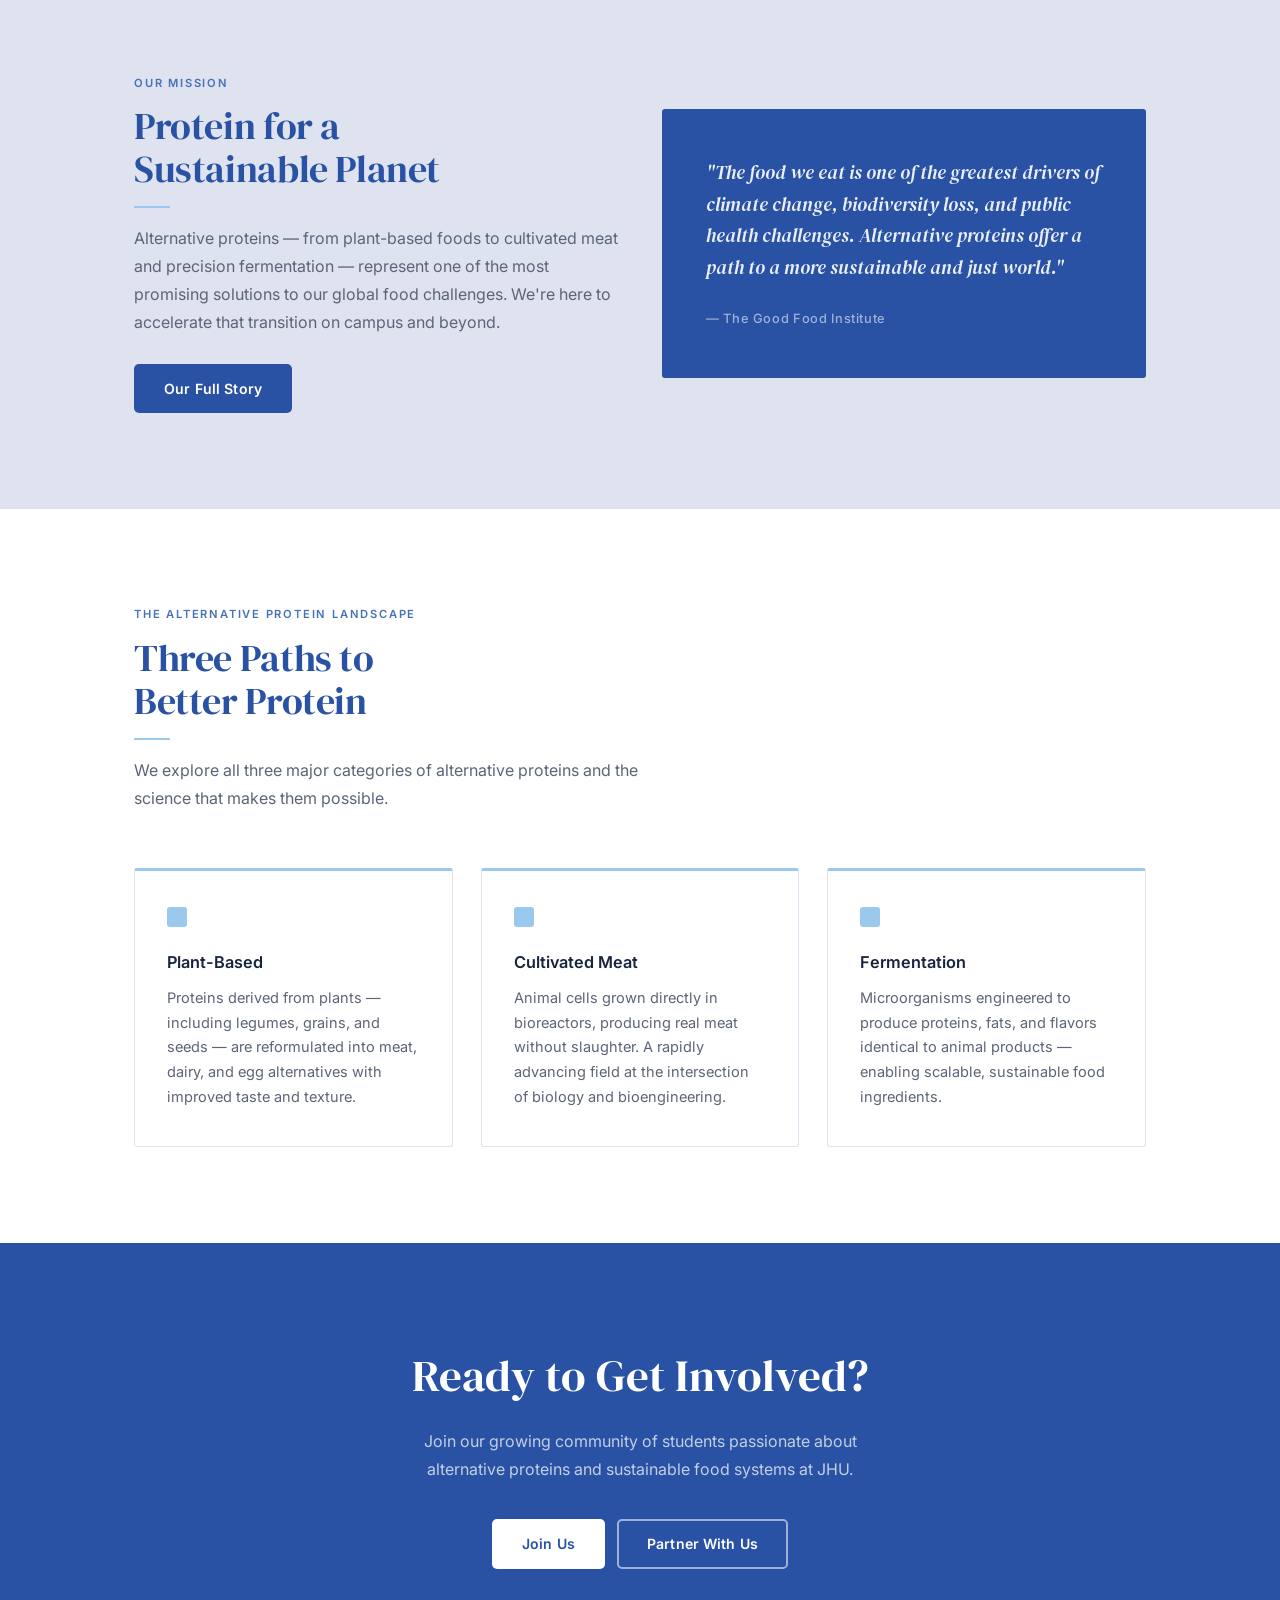
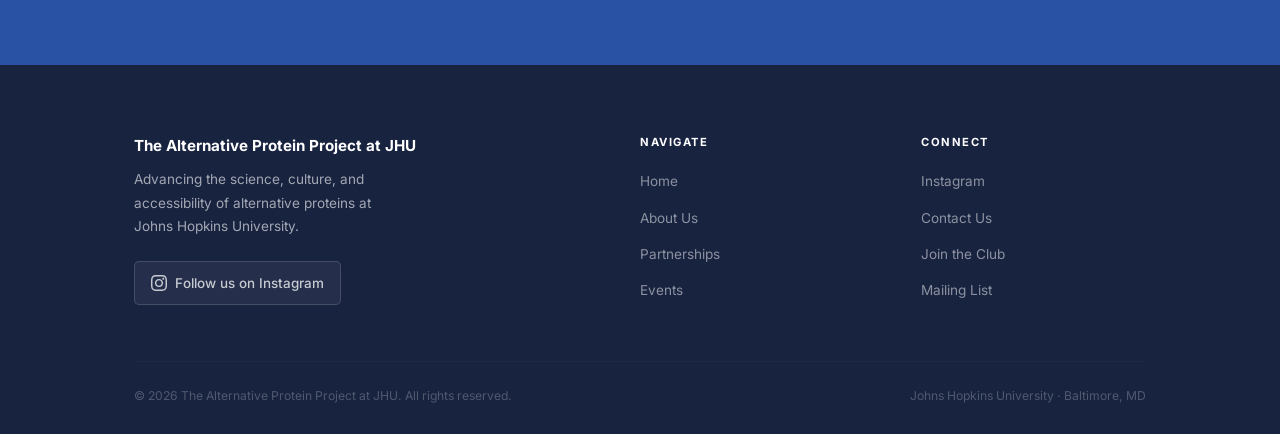
==== commit 12dcf31d: "Editorial redesign: DM Serif Display + Inter, flat brand hero, no emoji - New typography: DM Serif D" ====
--- a/index.html
+++ b/index.html
@@ -4,6 +4,9 @@
   <meta charset="UTF-8">
   <meta name="viewport" content="width=device-width, initial-scale=1.0">
   <title>The Alternative Protein Project at JHU</title>
+  <link rel="preconnect" href="https://fonts.googleapis.com">
+  <link rel="preconnect" href="https://fonts.gstatic.com" crossorigin>
+  <link href="https://fonts.googleapis.com/css2?family=DM+Serif+Display:ital@0;1&family=Inter:wght@300;400;500;600;700&display=swap" rel="stylesheet">
   <link rel="stylesheet" href="styles.css">
   <link rel="icon" type="image/png" href="images/JHUAPP%20Circular%20Logo%20-%20Color%20(4).png">
 </head>
@@ -31,8 +34,8 @@
       <h1>Shaping the Future<br>of Food at Hopkins</h1>
       <p>A student-led organization advancing alternative proteins through education, research, and community at Johns Hopkins University.</p>
       <div class="btn-group">
-        <a href="about.html" class="btn btn-white">Learn About Us</a>
-        <a href="events.html" class="btn btn-outline">Upcoming Events</a>
+        <a href="about.html" class="btn btn-navy">Learn About Us</a>
+        <a href="events.html" class="btn btn-outline-navy">Upcoming Events</a>
       </div>
     </div>
   </section>
@@ -40,25 +43,25 @@
   <!-- What We Do -->
   <section class="section-white">
     <div class="container">
-      <div class="section-head center">
+      <div class="section-head">
         <p class="section-label">What We Do</p>
-        <h2 class="section-title">Building a Better Food System</h2>
-        <div class="divider" style="margin: 14px auto;"></div>
+        <h2 class="section-title">Building a Better<br>Food System</h2>
+        <div class="divider"></div>
         <p class="section-sub">From hands-on workshops to industry panels, we connect Hopkins students and faculty with the growing world of alternative proteins.</p>
       </div>
       <div class="grid-3">
         <div class="card">
-          <div class="card-icon">🌱</div>
+          <div class="card-icon"></div>
           <h3>Education</h3>
           <p>We host workshops, film screenings, and speaker series to spread awareness about plant-based, cultivated, and fermentation-derived proteins.</p>
         </div>
         <div class="card">
-          <div class="card-icon">🔬</div>
+          <div class="card-icon"></div>
           <h3>Research</h3>
           <p>Connecting students with cutting-edge research opportunities and industry professionals working on the science of next-generation proteins.</p>
         </div>
         <div class="card">
-          <div class="card-icon">🤝</div>
+          <div class="card-icon"></div>
           <h3>Community</h3>
           <p>Building a diverse community of students, researchers, and changemakers who are passionate about sustainable food systems.</p>
         </div>
@@ -67,18 +70,18 @@
   </section>
 
   <!-- Stats -->
-  <section class="stats-wrap">
+  <section class="stats-section">
     <div class="container">
-      <div class="grid-3">
-        <div class="stat-box">
+      <div class="stats-row">
+        <div class="stat-item">
           <div class="num">60+</div>
           <div class="lbl">Active Members</div>
         </div>
-        <div class="stat-box">
+        <div class="stat-item">
           <div class="num">25+</div>
           <div class="lbl">Events Hosted</div>
         </div>
-        <div class="stat-box">
+        <div class="stat-item">
           <div class="num">12+</div>
           <div class="lbl">Partners &amp; Sponsors</div>
         </div>
@@ -87,15 +90,15 @@
   </section>
 
   <!-- Mission -->
-  <section class="section-bg">
+  <section class="section-alt">
     <div class="container">
       <div class="grid-2 grid-align-center">
         <div>
           <p class="section-label">Our Mission</p>
-          <h2 class="section-title">Protein for a Sustainable Planet</h2>
+          <h2 class="section-title">Protein for a<br>Sustainable Planet</h2>
           <div class="divider"></div>
           <p class="section-sub">Alternative proteins — from plant-based foods to cultivated meat and precision fermentation — represent one of the most promising solutions to our global food challenges. We're here to accelerate that transition on campus and beyond.</p>
-          <a href="about.html" class="btn btn-primary mt-32" style="margin-top: 28px; display: inline-block;">Our Full Story</a>
+          <a href="about.html" class="btn btn-navy" style="margin-top: 28px; display: inline-block;">Our Full Story</a>
         </div>
         <div class="story-card">
           <blockquote>"The food we eat is one of the greatest drivers of climate change, biodiversity loss, and public health challenges. Alternative proteins offer a path to a more sustainable and just world."</blockquote>
@@ -108,25 +111,25 @@
   <!-- Protein Types -->
   <section class="section-white">
     <div class="container">
-      <div class="section-head center">
-        <p class="section-label">The Alt Protein Landscape</p>
-        <h2 class="section-title">Three Paths to Better Protein</h2>
-        <div class="divider" style="margin: 14px auto;"></div>
+      <div class="section-head">
+        <p class="section-label">The Alternative Protein Landscape</p>
+        <h2 class="section-title">Three Paths to<br>Better Protein</h2>
+        <div class="divider"></div>
         <p class="section-sub">We explore all three major categories of alternative proteins and the science that makes them possible.</p>
       </div>
       <div class="grid-3">
         <div class="card">
-          <div class="card-icon">🌿</div>
+          <div class="card-icon"></div>
           <h3>Plant-Based</h3>
           <p>Proteins derived from plants — including legumes, grains, and seeds — are reformulated into meat, dairy, and egg alternatives with improved taste and texture.</p>
         </div>
         <div class="card">
-          <div class="card-icon">🧫</div>
+          <div class="card-icon"></div>
           <h3>Cultivated Meat</h3>
           <p>Animal cells grown directly in bioreactors, producing real meat without slaughter. A rapidly advancing field at the intersection of biology and bioengineering.</p>
         </div>
         <div class="card">
-          <div class="card-icon">⚗️</div>
+          <div class="card-icon"></div>
           <h3>Fermentation</h3>
           <p>Microorganisms engineered to produce proteins, fats, and flavors identical to animal products — enabling scalable, sustainable food ingredients.</p>
         </div>
--- a/styles.css
+++ b/styles.css
@@ -1,433 +1,406 @@
 /* ================================================
-   The Alt. Protein Project at JHU — Stylesheet
+   The Alternative Protein Project at JHU
    ================================================ */
+
+@import url('https://fonts.googleapis.com/css2?family=DM+Serif+Display:ital@0;1&family=Inter:wght@300;400;500;600;700&display=swap');
 
 /* Custom Properties */
 :root {
-  --primary: #2952A4;
-  --accent:  #4672BA;
-  --med:     #689BD2;
-  --light:   #9BC8ED;
-  --main:    #9BC8ED;
-  --bg:      #DFE3EF;
+  --brand:   #9BC8ED;
+  --navy:    #2952A4;
+  --blue:    #4672BA;
+  --bg-alt:  #DFE3EF;
   --white:   #ffffff;
   --dark:    #182340;
-  --gray:    #5c657a;
-  --shadow:  rgba(41, 82, 164, 0.10);
+  --gray:    #5c6478;
+  --border:  #dce3ef;
 }
 
 /* Reset */
 *, *::before, *::after { box-sizing: border-box; margin: 0; padding: 0; }
 html { scroll-behavior: smooth; }
 body {
-  font-family: 'Segoe UI', system-ui, -apple-system, sans-serif;
-  background: var(--bg);
+  font-family: 'Inter', system-ui, sans-serif;
+  background: var(--white);
   color: var(--dark);
   line-height: 1.65;
-}
-a { color: var(--accent); text-decoration: none; }
+  font-size: 16px;
+}
+a { color: var(--blue); text-decoration: none; }
 a:hover { text-decoration: underline; }
 img { max-width: 100%; display: block; }
 
 /* Layout */
-.container {
-  max-width: 1100px;
-  margin: 0 auto;
-  padding: 0 28px;
-}
-section { padding: 76px 0; }
+.container { max-width: 1100px; margin: 0 auto; padding: 0 44px; }
+section { padding: 96px 0; }
 .section-white { background: var(--white); }
-.section-bg    { background: var(--bg); }
-
-/* Typography helpers */
+.section-alt   { background: var(--bg-alt); }
+.section-brand { background: var(--brand); }
+
+/* =====================
+   TYPOGRAPHY
+   ===================== */
 .section-label {
-  font-size: 0.73rem;
-  font-weight: 700;
-  letter-spacing: 0.12em;
+  font-size: 0.7rem;
+  font-weight: 600;
+  letter-spacing: 0.16em;
   text-transform: uppercase;
-  color: var(--accent);
-  margin-bottom: 8px;
+  color: var(--blue);
+  margin-bottom: 12px;
+  font-family: 'Inter', sans-serif;
 }
 .section-title {
-  font-size: clamp(1.55rem, 2.8vw, 2rem);
-  font-weight: 800;
-  color: var(--dark);
+  font-family: 'DM Serif Display', Georgia, serif;
+  font-size: clamp(1.9rem, 3vw, 2.5rem);
+  font-weight: 400;
+  color: var(--navy);
+  line-height: 1.12;
+  margin-bottom: 16px;
   letter-spacing: -0.01em;
-  margin-bottom: 12px;
 }
 .section-sub {
-  font-size: 0.98rem;
+  font-size: 1rem;
   color: var(--gray);
-  line-height: 1.7;
+  line-height: 1.75;
   max-width: 560px;
 }
-.section-head { margin-bottom: 48px; }
+.section-head { margin-bottom: 56px; }
 .section-head.center { text-align: center; }
 .section-head.center .section-sub { margin: 0 auto; }
 .divider {
-  width: 44px; height: 4px;
-  background: linear-gradient(90deg, var(--primary), var(--accent));
-  border-radius: 2px;
-  margin: 14px 0;
+  width: 36px; height: 2px;
+  background: var(--brand);
+  margin: 16px 0;
 }
 
 /* =====================
    NAVIGATION
    ===================== */
 nav {
-  background: var(--main);
+  background: var(--white);
   position: sticky;
   top: 0;
   z-index: 100;
-  box-shadow: 0 2px 16px rgba(100,150,180,0.2);
+  border-bottom: 1px solid var(--border);
 }
 .nav-inner {
-  max-width: 1100px;
-  margin: 0 auto;
-  padding: 0 28px;
-  height: 66px;
-  display: flex;
-  align-items: center;
-  justify-content: space-between;
+  max-width: 1100px; margin: 0 auto; padding: 0 44px;
+  height: 68px; display: flex; align-items: center; justify-content: space-between;
 }
 .nav-logo {
-  color: var(--primary);
-  font-weight: 800;
-  font-size: 1rem;
+  color: var(--navy);
+  font-weight: 700;
+  font-size: 0.93rem;
   line-height: 1.3;
-  display: flex;
-  align-items: center;
-  gap: 12px;
-}
-.nav-logo-img {
-  height: 44px;
-  width: auto;
-  flex-shrink: 0;
-}
+  display: flex; align-items: center; gap: 12px;
+  font-family: 'Inter', sans-serif;
+}
+.nav-logo-img { height: 42px; width: auto; flex-shrink: 0; }
 .nav-logo .sub {
-  display: block;
-  font-weight: 400;
-  font-size: 0.7rem;
-  letter-spacing: 0.09em;
-  text-transform: uppercase;
-  opacity: 0.7;
+  display: block; font-weight: 400; font-size: 0.67rem;
+  letter-spacing: 0.1em; text-transform: uppercase; opacity: 0.6;
 }
 .nav-links { display: flex; gap: 2px; list-style: none; }
 .nav-links a {
-  color: var(--primary);
-  padding: 8px 15px;
-  border-radius: 6px;
-  font-size: 0.9rem;
-  font-weight: 500;
-  transition: background .18s, color .18s;
-  opacity: 0.85;
-}
-.nav-links a:hover, .nav-links a.active {
-  background: var(--primary);
-  color: #fff;
-  opacity: 1;
-  text-decoration: none;
+  color: var(--dark); padding: 7px 14px; border-radius: 5px;
+  font-size: 0.88rem; font-weight: 500; transition: all .15s;
+  opacity: 0.7; font-family: 'Inter', sans-serif;
+}
+.nav-links a:hover { opacity: 1; color: var(--navy); text-decoration: none; background: var(--bg-alt); }
+.nav-links a.active {
+  background: var(--navy); color: var(--white); opacity: 1; text-decoration: none;
 }
 
 /* =====================
    HERO
    ===================== */
 .hero {
-  background: linear-gradient(135deg, var(--accent) 0%, var(--med) 100%);
-  color: #fff;
-  padding: 100px 0 84px;
-  text-align: center;
+  background: var(--brand);
+  padding: 96px 0 80px;
 }
 .hero h1 {
-  font-size: clamp(2rem, 4.5vw, 3rem);
-  font-weight: 800;
-  line-height: 1.17;
-  margin-bottom: 20px;
+  font-family: 'DM Serif Display', Georgia, serif;
+  font-size: clamp(2.8rem, 5.5vw, 4.4rem);
+  color: var(--navy);
+  line-height: 1.08;
+  margin-bottom: 24px;
+  max-width: 720px;
+  font-weight: 400;
   letter-spacing: -0.02em;
 }
 .hero p {
-  font-size: 1.1rem;
-  opacity: 0.9;
-  max-width: 580px;
-  margin: 0 auto 36px;
-}
+  font-size: 1.08rem;
+  color: var(--dark);
+  opacity: 0.78;
+  max-width: 480px;
+  margin-bottom: 40px;
+  line-height: 1.72;
+}
+
+/* Page hero (inner pages) */
 .page-hero {
-  background: linear-gradient(135deg, var(--accent) 0%, var(--med) 100%);
-  color: #fff;
+  background: var(--brand);
   padding: 64px 0 52px;
-  text-align: center;
 }
 .page-hero h1 {
-  font-size: clamp(1.65rem, 3.5vw, 2.3rem);
-  font-weight: 800;
-  margin-bottom: 12px;
+  font-family: 'DM Serif Display', Georgia, serif;
+  font-size: clamp(2rem, 4.5vw, 3.2rem);
+  color: var(--navy);
+  font-weight: 400;
+  margin-bottom: 14px;
   letter-spacing: -0.01em;
 }
 .page-hero p {
   font-size: 1rem;
-  opacity: 0.87;
-  max-width: 520px;
-  margin: 0 auto;
+  color: var(--dark);
+  opacity: 0.72;
+  max-width: 480px;
+  line-height: 1.72;
 }
 
 /* =====================
    BUTTONS
    ===================== */
 .btn {
-  display: inline-block;
-  padding: 12px 26px;
-  border-radius: 8px;
-  font-weight: 600;
-  font-size: 0.92rem;
-  border: 2px solid transparent;
-  transition: all .18s;
-  cursor: pointer;
+  display: inline-block; padding: 11px 28px;
+  border-radius: 5px; font-weight: 600; font-size: 0.88rem;
+  border: 2px solid transparent; transition: all .15s; cursor: pointer;
+  font-family: 'Inter', sans-serif; letter-spacing: 0.01em;
 }
 .btn:hover { text-decoration: none; }
-.btn-white { background: #fff; color: var(--primary); }
-.btn-white:hover { background: var(--light); color: var(--primary); }
-.btn-outline { background: transparent; color: #fff; border-color: rgba(255,255,255,.65); }
-.btn-outline:hover { background: rgba(255,255,255,.12); }
-.btn-primary { background: var(--primary); color: #fff; }
-.btn-primary:hover { background: var(--accent); }
-.btn-group { display: flex; gap: 12px; justify-content: center; flex-wrap: wrap; }
+.btn-navy { background: var(--navy); color: var(--white); }
+.btn-navy:hover { background: var(--blue); }
+.btn-outline-navy { background: transparent; color: var(--navy); border-color: var(--navy); }
+.btn-outline-navy:hover { background: var(--navy); color: var(--white); }
+.btn-white { background: var(--white); color: var(--navy); }
+.btn-white:hover { background: var(--bg-alt); color: var(--navy); }
+.btn-outline { background: transparent; color: var(--white); border-color: rgba(255,255,255,.55); }
+.btn-outline:hover { background: rgba(255,255,255,.1); }
+.btn-group { display: flex; gap: 12px; flex-wrap: wrap; }
+.cta-section .btn-group { justify-content: center; }
 
 /* =====================
    GRIDS
    ===================== */
-.grid-2 { display: grid; grid-template-columns: 1fr 1fr; gap: 32px; }
-.grid-3 { display: grid; grid-template-columns: repeat(3, 1fr); gap: 24px; }
-.grid-4 { display: grid; grid-template-columns: repeat(4, 1fr); gap: 20px; }
+.grid-2 { display: grid; grid-template-columns: 1fr 1fr; gap: 44px; }
+.grid-3 { display: grid; grid-template-columns: repeat(3, 1fr); gap: 28px; }
+.grid-55-45 { display: grid; grid-template-columns: 55fr 45fr; gap: 60px; }
 .grid-align-center { align-items: center; }
-
-/* =====================
-   CARDS
+.grid-align-start  { align-items: start; }
+
+/* =====================
+   FEATURE CARDS
    ===================== */
 .card {
-  background: #fff;
-  border-radius: 14px;
-  padding: 32px;
-  box-shadow: 0 2px 20px var(--shadow);
-  transition: transform .2s, box-shadow .2s;
-}
-.card:hover { transform: translateY(-4px); box-shadow: 0 10px 36px rgba(41,82,164,0.15); }
+  background: var(--white);
+  border-radius: 3px;
+  padding: 36px 32px;
+  border: 1px solid var(--border);
+  border-top: 3px solid var(--brand);
+  transition: border-top-color .2s, transform .2s;
+}
+.card:hover { border-top-color: var(--navy); transform: translateY(-3px); }
+/* Hide emoji, show as small colored square */
 .card-icon {
-  width: 52px; height: 52px;
-  background: var(--bg);
-  border-radius: 12px;
+  width: 20px; height: 20px;
+  background: var(--brand);
+  border-radius: 3px;
+  margin-bottom: 22px;
+  font-size: 0;
+}
+.card h3 { font-size: 1.02rem; font-weight: 600; color: var(--dark); margin-bottom: 10px; }
+.card p  { font-size: 0.91rem; color: var(--gray); line-height: 1.7; }
+
+/* =====================
+   STATS
+   ===================== */
+.stats-section { background: var(--navy); padding: 80px 0; }
+.stats-row { display: flex; }
+.stat-item {
+  flex: 1;
+  padding: 0 48px;
+  border-right: 1px solid rgba(255,255,255,.12);
+}
+.stat-item:first-child { padding-left: 0; }
+.stat-item:last-child  { border-right: none; }
+.stat-item .num {
+  font-family: 'DM Serif Display', serif;
+  font-size: 3.4rem; font-weight: 400;
+  color: var(--white); line-height: 1; margin-bottom: 8px;
+}
+.stat-item .lbl { font-size: 0.86rem; color: rgba(255,255,255,.55); font-weight: 500; }
+
+/* =====================
+   EVENT CARDS
+   ===================== */
+.event-stack { display: flex; flex-direction: column; }
+.event-card {
+  background: var(--white);
+  display: flex;
+  border-bottom: 1px solid var(--border);
+  padding: 32px 0;
+  transition: background .15s;
+}
+.event-card:first-child { border-top: 1px solid var(--border); }
+.event-card:hover { background: var(--bg-alt); }
+.edate {
+  min-width: 88px;
+  display: flex; flex-direction: column; align-items: flex-start; justify-content: center;
+  padding-right: 32px; flex-shrink: 0;
+}
+.edate .mo { font-size: 0.65rem; text-transform: uppercase; letter-spacing: .12em; font-weight: 600; color: var(--blue); }
+.edate .dy {
+  font-family: 'DM Serif Display', serif;
+  font-size: 2.4rem; font-weight: 400; color: var(--navy); line-height: 1;
+}
+.edate .yr { font-size: 0.65rem; color: var(--gray); margin-top: 2px; }
+.ebody { flex: 1; border-left: 2px solid var(--brand); padding-left: 32px; }
+.ebody .etag {
+  display: inline-block; background: var(--bg-alt); color: var(--blue);
+  font-size: 0.68rem; font-weight: 600; padding: 3px 9px; border-radius: 3px;
+  margin-bottom: 10px; text-transform: uppercase; letter-spacing: 0.06em;
+}
+.ebody h3 { font-size: 1rem; font-weight: 600; color: var(--dark); margin-bottom: 6px; }
+.ebody p  { font-size: 0.88rem; color: var(--gray); line-height: 1.65; margin-bottom: 12px; }
+.emeta { display: flex; gap: 24px; font-size: 0.78rem; color: var(--gray); font-weight: 500; flex-wrap: wrap; }
+.emeta span + span::before { content: '·'; margin-right: 24px; color: var(--border); }
+
+/* Past events */
+.past-stack { display: flex; flex-direction: column; }
+.past-item {
+  display: flex; justify-content: space-between; align-items: baseline;
+  padding: 20px 0; border-bottom: 1px solid var(--border);
+}
+.past-item:first-child { border-top: 1px solid var(--border); }
+.past-item h4 { font-size: 0.93rem; font-weight: 600; color: var(--dark); margin-bottom: 3px; }
+.past-item p  { font-size: 0.82rem; color: var(--gray); }
+.past-date { font-size: 0.76rem; color: var(--blue); font-weight: 600; white-space: nowrap; margin-left: 24px; }
+
+/* =====================
+   TEAM
+   ===================== */
+.team-flex { display: flex; flex-wrap: wrap; gap: 24px; justify-content: center; }
+.team-flex .team-card { flex: 0 1 290px; }
+.team-card {
+  background: var(--white);
+  border-radius: 3px; padding: 32px 24px; text-align: center;
+  border: 1px solid var(--border);
+  transition: transform .2s;
+}
+.team-card:hover { transform: translateY(-3px); }
+.avatar-img {
+  width: 88px; height: 88px;
+  border-radius: 50%;
+  object-fit: cover; object-position: center top;
+  margin: 0 auto 16px; display: block;
+  border: 3px solid var(--brand);
+}
+.avatar {
+  width: 78px; height: 78px; border-radius: 50%;
+  background: var(--brand);
+  margin: 0 auto 16px;
   display: flex; align-items: center; justify-content: center;
-  font-size: 1.5rem;
-  margin-bottom: 20px;
-}
-.card h3 { font-size: 1.08rem; font-weight: 700; color: var(--dark); margin-bottom: 10px; }
-.card p  { font-size: 0.92rem; color: var(--gray); line-height: 1.65; }
-
-/* =====================
-   STATS
-   ===================== */
-.stats-wrap {
-  background: linear-gradient(135deg, var(--primary), var(--accent));
-  padding: 68px 0;
-}
-.stat-box {
-  background: rgba(255,255,255,0.1);
-  border: 1px solid rgba(255,255,255,0.18);
-  border-radius: 14px;
-  padding: 32px 20px;
-  text-align: center;
-}
-.stat-box .num { font-size: 2.6rem; font-weight: 800; color: #fff; margin-bottom: 6px; line-height: 1; }
-.stat-box .lbl { font-size: 0.88rem; color: rgba(255,255,255,0.82); }
-
-/* =====================
-   EVENT CARDS
-   ===================== */
-.event-stack { display: flex; flex-direction: column; gap: 20px; }
-.event-card {
-  background: #fff;
-  border-radius: 14px;
-  overflow: hidden;
-  display: flex;
-  box-shadow: 0 2px 20px var(--shadow);
-  transition: transform .2s, box-shadow .2s;
-}
-.event-card:hover { transform: translateY(-3px); box-shadow: 0 10px 32px rgba(41,82,164,.14); }
-.edate {
-  background: linear-gradient(160deg, var(--accent), var(--med));
-  color: #fff;
-  min-width: 90px;
-  display: flex; flex-direction: column; align-items: center; justify-content: center;
-  text-align: center; padding: 0 16px;
-}
-.edate .mo { font-size: 0.65rem; text-transform: uppercase; letter-spacing: .12em; font-weight: 700; opacity: .85; }
-.edate .dy { font-size: 2rem; font-weight: 800; line-height: 1; }
-.edate .yr { font-size: 0.68rem; opacity: .7; }
-.ebody { padding: 22px 28px; flex: 1; }
-.ebody .etag {
-  display: inline-block;
-  background: rgba(70,114,186,.1);
-  color: var(--accent);
-  font-size: 0.72rem; font-weight: 700;
-  padding: 3px 10px; border-radius: 100px;
-  margin-bottom: 10px;
-}
-.ebody h3 { font-size: 1.04rem; font-weight: 700; color: var(--dark); margin-bottom: 6px; }
-.ebody p  { font-size: 0.88rem; color: var(--gray); line-height: 1.6; margin-bottom: 12px; }
-.emeta { display: flex; gap: 18px; font-size: 0.79rem; color: var(--accent); font-weight: 600; }
-
-/* Past Events */
-.past-stack { display: flex; flex-direction: column; gap: 14px; }
-.past-item {
-  background: #fff;
-  border-radius: 10px; padding: 18px 24px;
-  display: flex; justify-content: space-between; align-items: center;
-  box-shadow: 0 1px 10px rgba(41,82,164,.07);
-}
-.past-item h4 { font-size: 0.93rem; font-weight: 700; color: var(--dark); margin-bottom: 3px; }
-.past-item p  { font-size: 0.82rem; color: var(--gray); }
-.past-date { font-size: 0.8rem; color: var(--accent); font-weight: 600; white-space: nowrap; margin-left: 16px; }
-
-/* =====================
-   TEAM
-   ===================== */
-.team-card {
-  background: #fff;
-  border-radius: 14px; padding: 28px 22px;
-  text-align: center;
-  box-shadow: 0 2px 20px var(--shadow);
-  transition: transform .2s;
-}
-.team-card:hover { transform: translateY(-4px); }
-.avatar-img {
-  width: 88px;
-  height: 88px;
-  border-radius: 50%;
-  object-fit: cover;
-  object-position: center top;
-  margin: 0 auto 14px;
-  display: block;
-  border: 3px solid var(--main);
-}
-.team-flex {
-  display: flex;
-  flex-wrap: wrap;
-  gap: 24px;
-  justify-content: center;
-}
-.team-flex .team-card { flex: 0 1 300px; }
-.avatar {
-  width: 78px; height: 78px;
-  border-radius: 50%;
-  background: linear-gradient(135deg, var(--main), var(--med));
-  margin: 0 auto 14px;
-  display: flex; align-items: center; justify-content: center;
-  font-size: 1.5rem; color: #fff; font-weight: 800;
-}
-.team-card h3   { font-size: 0.97rem; font-weight: 700; color: var(--dark); margin-bottom: 4px; }
-.team-card .role { color: var(--accent); font-size: 0.82rem; font-weight: 600; margin-bottom: 10px; }
-.team-card .bio  { color: var(--gray); font-size: 0.84rem; line-height: 1.6; }
+  font-family: 'DM Serif Display', serif; font-size: 1.6rem; color: var(--navy);
+}
+.team-card h3   { font-size: 0.97rem; font-weight: 600; color: var(--dark); margin-bottom: 5px; }
+.team-card .role { color: var(--blue); font-size: 0.78rem; font-weight: 600; letter-spacing: 0.04em; text-transform: uppercase; }
+.team-card .bio  { color: var(--gray); font-size: 0.84rem; line-height: 1.6; margin-top: 10px; }
 
 /* =====================
    PARTNERS
    ===================== */
 .partner-card {
-  background: #fff;
-  border-radius: 12px; padding: 28px 20px;
-  min-height: 110px;
+  background: var(--white);
+  border-radius: 3px; padding: 28px 20px;
+  min-height: 100px;
   display: flex; align-items: center; justify-content: center; flex-direction: column;
   text-align: center;
-  box-shadow: 0 2px 14px var(--shadow);
-  border: 2px solid var(--bg);
-  transition: border-color .2s, transform .2s;
-}
-.partner-card:hover { border-color: var(--light); transform: translateY(-3px); }
-.partner-card .pname { font-size: 0.95rem; font-weight: 700; color: var(--dark); margin-bottom: 4px; }
-.partner-card .ptype { font-size: 0.76rem; color: var(--gray); }
+  border: 1px solid var(--border);
+  transition: border-color .18s, transform .18s;
+}
+.partner-card:hover { border-color: var(--brand); transform: translateY(-2px); }
+.partner-card .pname { font-size: 0.93rem; font-weight: 600; color: var(--dark); margin-bottom: 5px; }
+.partner-card .ptype {
+  font-size: 0.7rem; color: var(--gray);
+  text-transform: uppercase; letter-spacing: 0.08em; font-weight: 500;
+}
 
 /* Tier cards */
 .tier-card {
-  background: #fff;
-  border-radius: 14px; padding: 32px;
-  box-shadow: 0 2px 20px var(--shadow);
-  border-top: 5px solid var(--light);
-}
-.tier-card.featured { border-top-color: var(--primary); }
+  background: var(--white); border-radius: 3px; padding: 36px;
+  border: 1px solid var(--border);
+  border-top: 3px solid var(--brand);
+}
+.tier-card.featured { border-top-color: var(--navy); }
 .tier-badge {
-  display: inline-block;
-  background: var(--bg); color: var(--gray);
-  font-size: 0.7rem; font-weight: 700;
-  padding: 3px 10px; border-radius: 100px;
-  text-transform: uppercase; letter-spacing: .07em;
-  margin-bottom: 12px;
-}
-.tier-card.featured .tier-badge { background: rgba(41,82,164,.1); color: var(--primary); }
-.tier-card h3 { font-size: 1.12rem; font-weight: 800; color: var(--dark); margin-bottom: 18px; }
-.check-list { list-style: none; display: flex; flex-direction: column; gap: 10px; }
+  display: inline-block; background: var(--bg-alt); color: var(--gray);
+  font-size: 0.67rem; font-weight: 700; padding: 3px 9px; border-radius: 3px;
+  text-transform: uppercase; letter-spacing: .08em; margin-bottom: 14px;
+}
+.tier-card.featured .tier-badge { background: rgba(41,82,164,.08); color: var(--navy); }
+.tier-card h3 { font-size: 1.1rem; font-weight: 700; color: var(--dark); margin-bottom: 20px; }
+.check-list { list-style: none; display: flex; flex-direction: column; gap: 11px; }
 .check-list li {
-  display: flex; gap: 10px; align-items: flex-start;
+  display: flex; gap: 12px; align-items: flex-start;
   font-size: 0.88rem; color: var(--gray); line-height: 1.5;
 }
 .check-list li::before {
-  content: '✓';
-  background: rgba(41,82,164,.1); color: var(--primary);
-  font-weight: 700; font-size: 0.76rem;
-  min-width: 20px; height: 20px;
-  border-radius: 50%;
-  display: inline-flex; align-items: center; justify-content: center;
-  margin-top: 1px; flex-shrink: 0;
-}
+  content: '—'; color: var(--brand); font-weight: 700; flex-shrink: 0;
+}
+
+/* =====================
+   PILLARS (About page)
+   ===================== */
+.pillar-stack { display: flex; flex-direction: column; }
+.pillar {
+  display: flex; gap: 0; align-items: stretch;
+  padding: 28px 0; border-bottom: 1px solid var(--border);
+}
+.pillar:first-child { border-top: 1px solid var(--border); }
+/* Emoji icons hidden; pillar-icon acts as colored vertical bar */
+.pillar-icon {
+  width: 3px; flex-shrink: 0;
+  background: var(--brand);
+  border-radius: 2px;
+  margin-right: 28px;
+  font-size: 0;
+  align-self: stretch;
+}
+.pillar-content { flex: 1; }
+.pillar h3 { font-size: 0.97rem; font-weight: 600; color: var(--dark); margin-bottom: 5px; }
+.pillar p  { font-size: 0.88rem; color: var(--gray); line-height: 1.68; }
+
+/* Story / quote card */
+.story-card {
+  background: var(--navy);
+  border-radius: 3px; padding: 48px 44px;
+  color: var(--white);
+}
+.story-card blockquote {
+  font-family: 'DM Serif Display', serif;
+  font-size: 1.18rem; font-style: italic;
+  line-height: 1.68; margin-bottom: 20px; opacity: .9;
+}
+.story-card cite { font-size: 0.8rem; opacity: .55; font-style: normal; font-weight: 500; letter-spacing: 0.05em; }
+
+/* Benefit card */
+.benefit-card { background: var(--bg-alt); border-radius: 3px; padding: 36px; }
 
 /* =====================
    CTA SECTION
    ===================== */
 .cta-section {
-  background: linear-gradient(135deg, var(--primary), var(--accent));
-  color: #fff; text-align: center; padding: 84px 0;
+  background: var(--navy); color: var(--white);
+  padding: 96px 0; text-align: center;
 }
 .cta-section h2 {
-  font-size: clamp(1.65rem, 3vw, 2.2rem);
-  font-weight: 800; margin-bottom: 14px;
+  font-family: 'DM Serif Display', serif;
+  font-size: clamp(1.9rem, 3.5vw, 2.8rem);
+  font-weight: 400; margin-bottom: 16px; color: var(--white);
 }
 .cta-section p {
-  font-size: 1rem; opacity: .88;
-  max-width: 480px; margin: 0 auto 32px;
-}
-
-/* =====================
-   PILLARS (About page)
-   ===================== */
-.pillar-stack { display: flex; flex-direction: column; gap: 18px; }
-.pillar {
-  display: flex; gap: 18px; align-items: flex-start;
-  background: #fff; border-radius: 12px; padding: 22px;
-  box-shadow: 0 2px 12px var(--shadow);
-}
-.pillar-icon {
-  width: 44px; height: 44px;
-  background: rgba(155,200,237,.25);
-  border-radius: 10px;
-  display: flex; align-items: center; justify-content: center;
-  font-size: 1.25rem; flex-shrink: 0;
-}
-.pillar h3 { font-size: 0.97rem; font-weight: 700; color: var(--dark); margin-bottom: 5px; }
-.pillar p  { font-size: 0.87rem; color: var(--gray); line-height: 1.6; }
-
-/* Story visual card */
-.story-card {
-  background: linear-gradient(135deg, var(--accent), var(--med));
-  border-radius: 16px; padding: 40px 36px;
-  color: #fff; text-align: center;
-}
-.story-card blockquote {
-  font-size: 1.05rem; font-style: italic;
-  line-height: 1.75; margin-bottom: 20px; opacity: .93;
-}
-.story-card cite { font-size: 0.84rem; opacity: .72; font-style: normal; font-weight: 600; }
-
-/* Benefits card (flat) */
-.benefit-card {
-  background: var(--bg);
-  border-radius: 14px; padding: 32px;
+  font-size: 1rem; opacity: .72;
+  max-width: 440px; margin: 0 auto 36px; line-height: 1.72;
 }
 
 /* =====================
@@ -435,37 +408,39 @@
    ===================== */
 footer {
   background: var(--dark);
-  color: rgba(255,255,255,.72);
-  padding: 60px 0 28px;
+  color: rgba(255,255,255,.6);
+  padding: 68px 0 28px;
 }
 .footer-grid {
   display: grid; grid-template-columns: 2fr 1fr 1fr;
-  gap: 52px; margin-bottom: 48px;
-}
-.footer-brand h3 { color: #fff; font-size: 1.02rem; font-weight: 800; margin-bottom: 10px; }
-.footer-brand p  { font-size: 0.87rem; line-height: 1.7; max-width: 255px; margin-bottom: 20px; }
+  gap: 56px; margin-bottom: 56px;
+}
+.footer-brand h3 {
+  color: var(--white); font-size: 0.95rem; font-weight: 700;
+  margin-bottom: 10px; font-family: 'Inter', sans-serif;
+}
+.footer-brand p  { font-size: 0.85rem; line-height: 1.75; max-width: 250px; margin-bottom: 22px; }
 .footer-col h4 {
-  color: #fff; font-size: 0.76rem; font-weight: 700;
-  text-transform: uppercase; letter-spacing: .1em; margin-bottom: 14px;
+  color: var(--white); font-size: 0.7rem; font-weight: 700;
+  text-transform: uppercase; letter-spacing: .14em; margin-bottom: 16px;
 }
 .footer-col ul { list-style: none; display: flex; flex-direction: column; gap: 10px; }
-.footer-col ul a { color: rgba(255,255,255,.62); font-size: 0.87rem; transition: color .18s; }
-.footer-col ul a:hover { color: var(--light); text-decoration: none; }
+.footer-col ul a { color: rgba(255,255,255,.5); font-size: 0.85rem; transition: color .15s; }
+.footer-col ul a:hover { color: var(--brand); text-decoration: none; }
 .insta-link {
   display: inline-flex; align-items: center; gap: 8px;
-  background: rgba(255,255,255,.08);
-  border: 1px solid rgba(255,255,255,.18);
-  color: rgba(255,255,255,.85);
-  padding: 10px 16px; border-radius: 8px;
-  font-size: 0.87rem; font-weight: 600;
-  transition: all .18s;
-}
-.insta-link:hover { background: rgba(255,255,255,.16); color: #fff; text-decoration: none; }
+  background: rgba(255,255,255,.06);
+  border: 1px solid rgba(255,255,255,.14);
+  color: rgba(255,255,255,.75);
+  padding: 10px 16px; border-radius: 5px;
+  font-size: 0.84rem; font-weight: 500;
+  transition: all .15s;
+}
+.insta-link:hover { background: rgba(255,255,255,.12); color: var(--white); text-decoration: none; }
 .footer-bottom {
-  border-top: 1px solid rgba(255,255,255,.1);
-  padding-top: 24px;
-  display: flex; justify-content: space-between;
-  font-size: 0.8rem; opacity: .52;
+  border-top: 1px solid rgba(255,255,255,.08);
+  padding-top: 24px; display: flex; justify-content: space-between;
+  font-size: 0.76rem; opacity: .4;
 }
 
 /* Utilities */
@@ -473,4 +448,3 @@
 .mt-16 { margin-top: 16px; }
 .mt-24 { margin-top: 24px; }
 .mt-32 { margin-top: 32px; }
-.text-center { text-align: center; }
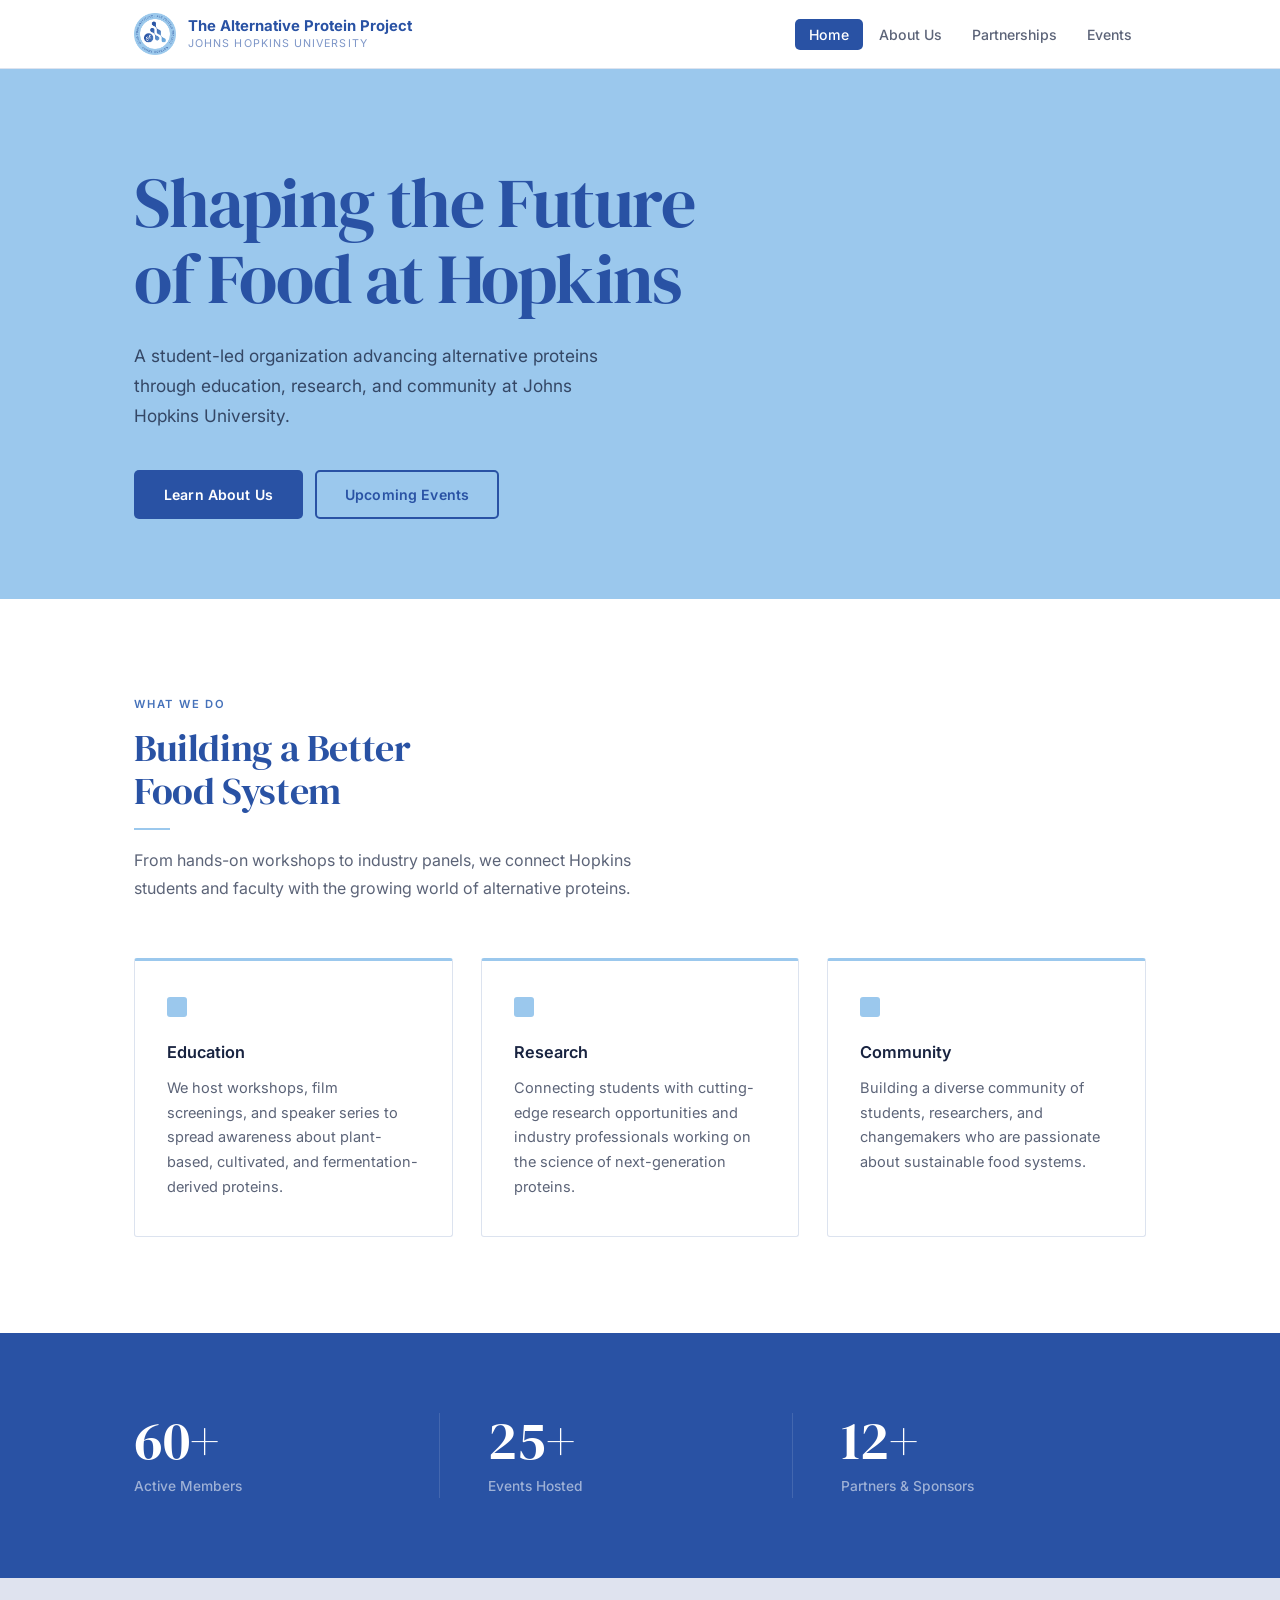
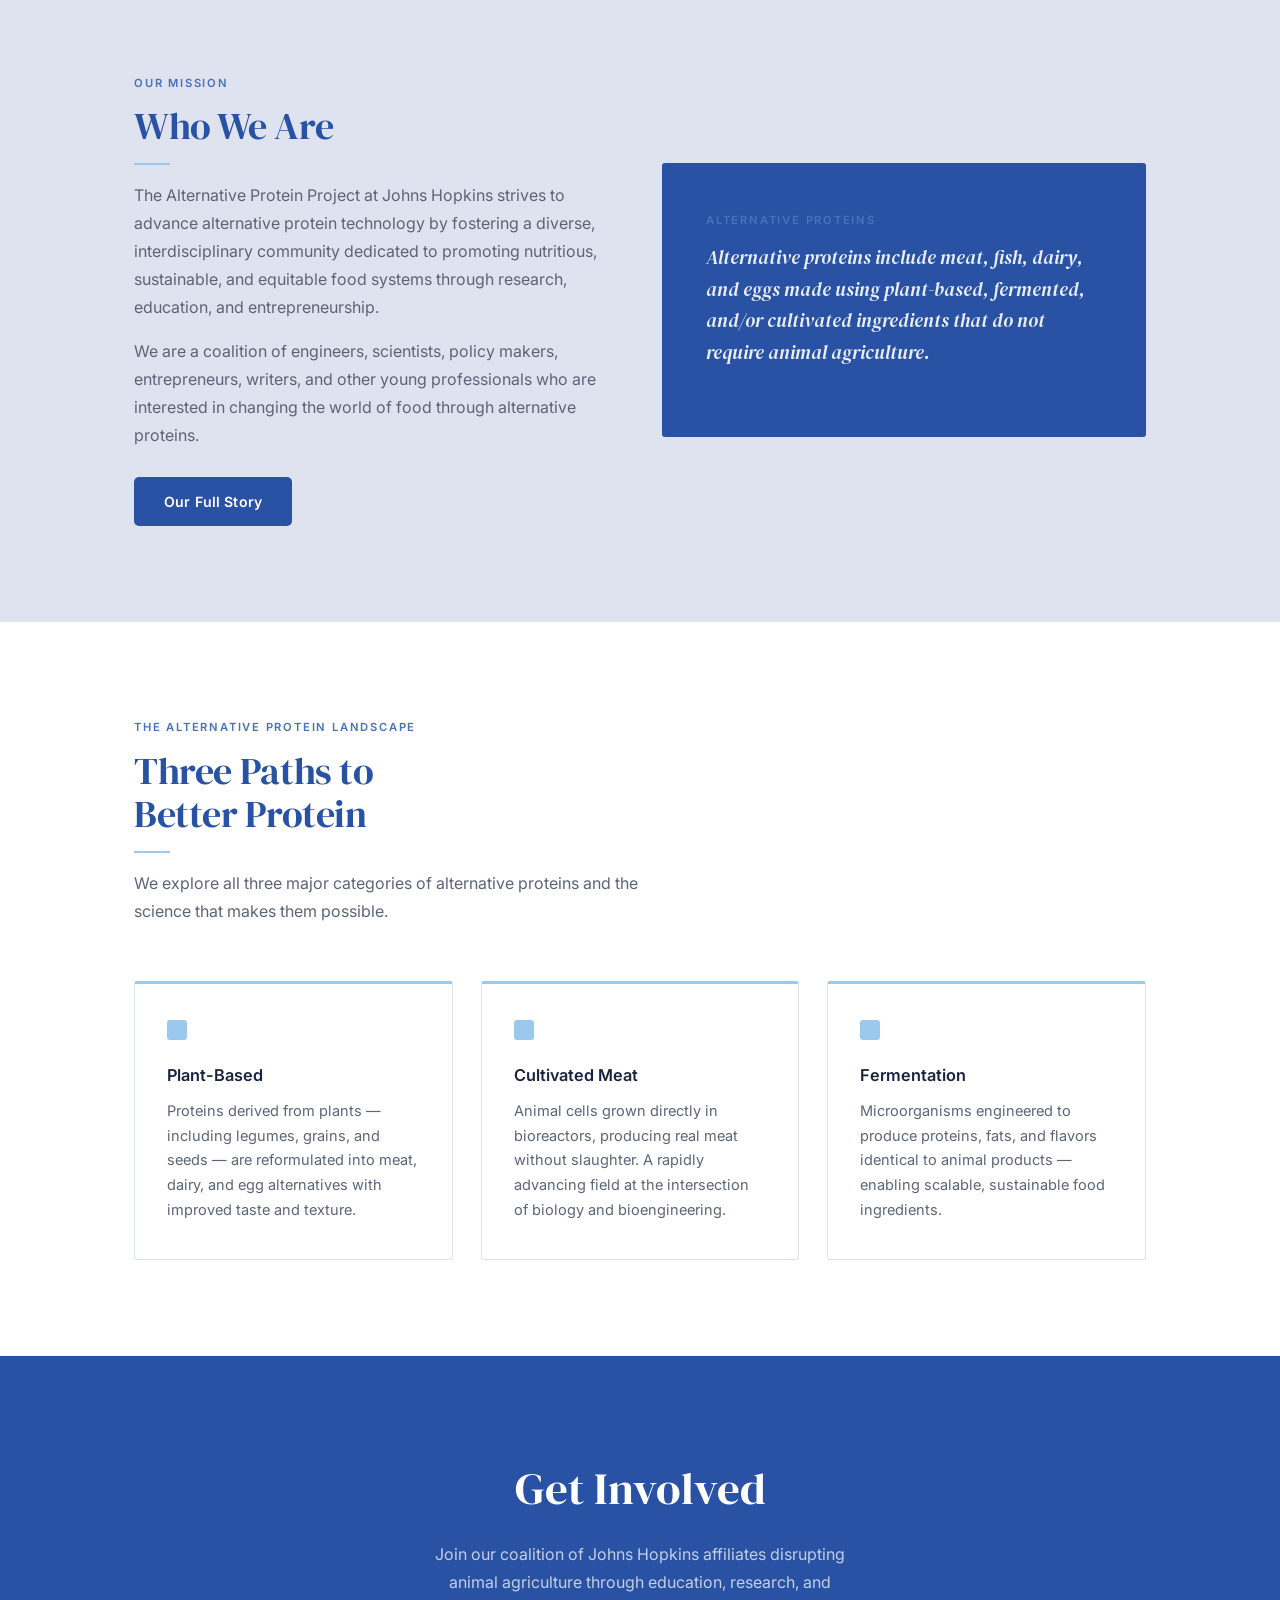
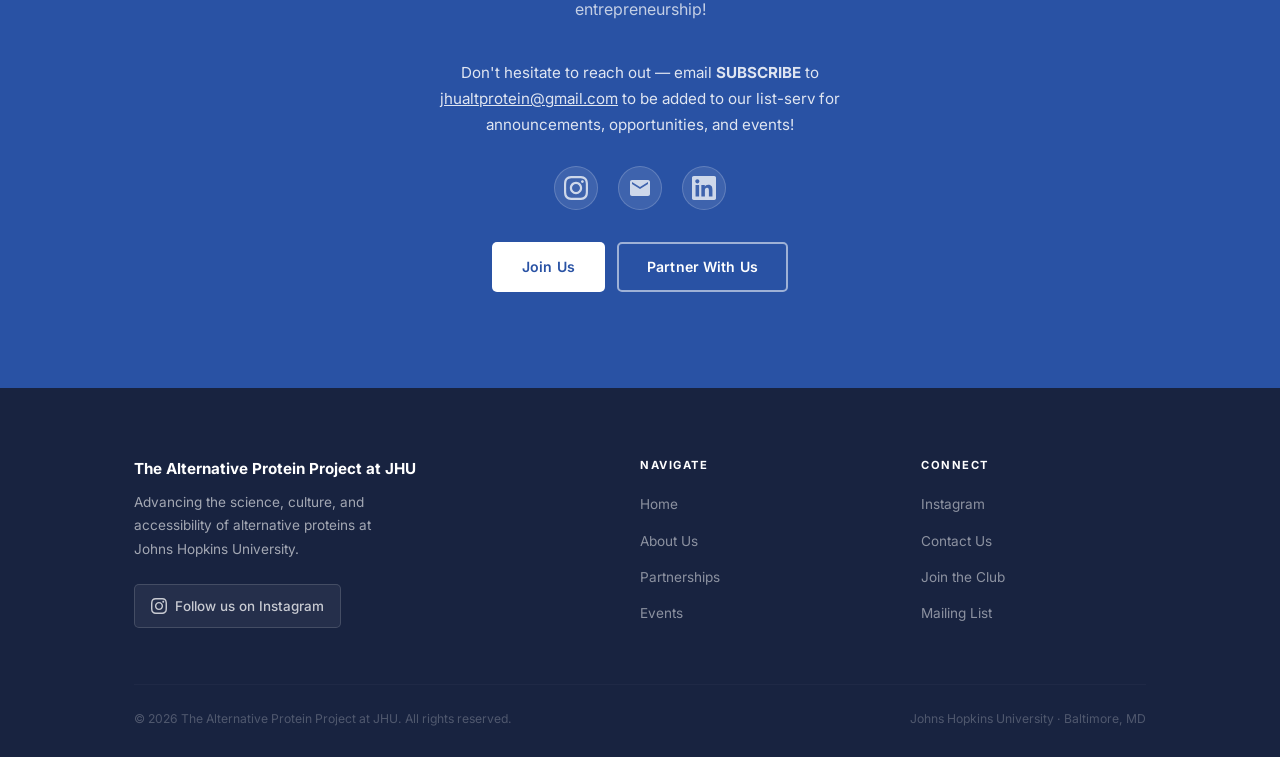
==== commit a55afa60: "Update homepage with real mission content and social icons - Replace placeholder mission text with r" ====
--- a/index.html
+++ b/index.html
@@ -95,14 +95,15 @@
       <div class="grid-2 grid-align-center">
         <div>
           <p class="section-label">Our Mission</p>
-          <h2 class="section-title">Protein for a<br>Sustainable Planet</h2>
+          <h2 class="section-title">Who We Are</h2>
           <div class="divider"></div>
-          <p class="section-sub">Alternative proteins — from plant-based foods to cultivated meat and precision fermentation — represent one of the most promising solutions to our global food challenges. We're here to accelerate that transition on campus and beyond.</p>
+          <p class="section-sub">The Alternative Protein Project at Johns Hopkins strives to advance alternative protein technology by fostering a diverse, interdisciplinary community dedicated to promoting nutritious, sustainable, and equitable food systems through research, education, and entrepreneurship.</p>
+          <p class="section-sub" style="margin-top: 16px;">We are a coalition of engineers, scientists, policy makers, entrepreneurs, writers, and other young professionals who are interested in changing the world of food through alternative proteins.</p>
           <a href="about.html" class="btn btn-navy" style="margin-top: 28px; display: inline-block;">Our Full Story</a>
         </div>
         <div class="story-card">
-          <blockquote>"The food we eat is one of the greatest drivers of climate change, biodiversity loss, and public health challenges. Alternative proteins offer a path to a more sustainable and just world."</blockquote>
-          <cite>— The Good Food Institute</cite>
+          <p class="section-label" style="margin-bottom: 12px;">Alternative Proteins</p>
+          <blockquote>Alternative proteins include meat, fish, dairy, and eggs made using plant-based, fermented, and/or cultivated ingredients that do not require animal agriculture.</blockquote>
         </div>
       </div>
     </div>
@@ -140,8 +141,26 @@
   <!-- Get Involved CTA -->
   <section class="cta-section">
     <div class="container">
-      <h2>Ready to Get Involved?</h2>
-      <p>Join our growing community of students passionate about alternative proteins and sustainable food systems at JHU.</p>
+      <h2>Get Involved</h2>
+      <p>Join our coalition of Johns Hopkins affiliates disrupting animal agriculture through education, research, and entrepreneurship!</p>
+      <p style="margin-top: 12px; margin-bottom: 0; opacity: 0.85; font-size: 0.95rem; max-width: 520px; margin-left: auto; margin-right: auto;">Don't hesitate to reach out — email <strong>SUBSCRIBE</strong> to <a href="mailto:jhualtprotein@gmail.com" style="color: inherit; text-decoration: underline;">jhualtprotein@gmail.com</a> to be added to our list-serv for announcements, opportunities, and events!</p>
+      <div class="social-icons">
+        <a href="#" class="social-icon" aria-label="Instagram">
+          <svg width="24" height="24" viewBox="0 0 24 24" fill="currentColor" aria-hidden="true">
+            <path d="M12 2.163c3.204 0 3.584.012 4.85.07 3.252.148 4.771 1.691 4.919 4.919.058 1.265.069 1.645.069 4.849 0 3.205-.012 3.584-.069 4.849-.149 3.225-1.664 4.771-4.919 4.919-1.266.058-1.644.07-4.85.07-3.204 0-3.584-.012-4.849-.07-3.26-.149-4.771-1.699-4.919-4.92-.058-1.265-.07-1.644-.07-4.849 0-3.204.013-3.583.07-4.849.149-3.227 1.664-4.771 4.919-4.919 1.266-.057 1.645-.069 4.849-.069zm0-2.163c-3.259 0-3.667.014-4.947.072-4.358.2-6.78 2.618-6.98 6.98-.059 1.281-.073 1.689-.073 4.948 0 3.259.014 3.668.072 4.948.2 4.358 2.618 6.78 6.98 6.98 1.281.058 1.689.072 4.948.072 3.259 0 3.668-.014 4.948-.072 4.354-.2 6.782-2.618 6.979-6.98.059-1.28.073-1.689.073-4.948 0-3.259-.014-3.667-.072-4.947-.196-4.354-2.617-6.78-6.979-6.98-1.281-.059-1.69-.073-4.949-.073zm0 5.838c-3.403 0-6.162 2.759-6.162 6.162s2.759 6.163 6.162 6.163 6.162-2.759 6.162-6.163c0-3.403-2.759-6.162-6.162-6.162zm0 10.162c-2.209 0-4-1.79-4-4 0-2.209 1.791-4 4-4s4 1.791 4 4c0 2.21-1.791 4-4 4zm6.406-11.845c-.796 0-1.441.645-1.441 1.44s.645 1.44 1.441 1.44c.795 0 1.439-.645 1.439-1.44s-.644-1.44-1.439-1.44z"/>
+          </svg>
+        </a>
+        <a href="mailto:jhualtprotein@gmail.com" class="social-icon" aria-label="Email">
+          <svg width="24" height="24" viewBox="0 0 24 24" fill="currentColor" aria-hidden="true">
+            <path d="M20 4H4c-1.1 0-2 .9-2 2v12c0 1.1.9 2 2 2h16c1.1 0 2-.9 2-2V6c0-1.1-.9-2-2-2zm0 4l-8 5-8-5V6l8 5 8-5v2z"/>
+          </svg>
+        </a>
+        <a href="#" class="social-icon" aria-label="LinkedIn">
+          <svg width="24" height="24" viewBox="0 0 24 24" fill="currentColor" aria-hidden="true">
+            <path d="M20.447 20.452h-3.554v-5.569c0-1.328-.027-3.037-1.852-3.037-1.853 0-2.136 1.445-2.136 2.939v5.667H9.351V9h3.414v1.561h.046c.477-.9 1.637-1.85 3.37-1.85 3.601 0 4.267 2.37 4.267 5.455v6.286zM5.337 7.433c-1.144 0-2.063-.926-2.063-2.065 0-1.138.92-2.063 2.063-2.063 1.14 0 2.064.925 2.064 2.063 0 1.139-.925 2.065-2.064 2.065zm1.782 13.019H3.555V9h3.564v11.452zM22.225 0H1.771C.792 0 0 .774 0 1.729v20.542C0 23.227.792 24 1.771 24h20.451C23.2 24 24 23.227 24 22.271V1.729C24 .774 23.2 0 22.222 0h.003z"/>
+          </svg>
+        </a>
+      </div>
       <div class="btn-group">
         <a href="about.html" class="btn btn-white">Join Us</a>
         <a href="partnerships.html" class="btn btn-outline">Partner With Us</a>
--- a/styles.css
+++ b/styles.css
@@ -404,6 +404,27 @@
 }
 
 /* =====================
+   SOCIAL ICONS (CTA)
+   ===================== */
+.social-icons {
+  display: flex; gap: 20px; justify-content: center;
+  margin: 28px auto 32px;
+}
+.social-icon {
+  color: rgba(255,255,255,.75);
+  display: flex; align-items: center; justify-content: center;
+  width: 44px; height: 44px; border-radius: 50%;
+  background: rgba(255,255,255,.1);
+  border: 1px solid rgba(255,255,255,.18);
+  transition: all .15s;
+}
+.social-icon:hover {
+  color: var(--white);
+  background: rgba(255,255,255,.2);
+  text-decoration: none;
+}
+
+/* =====================
    FOOTER
    ===================== */
 footer {
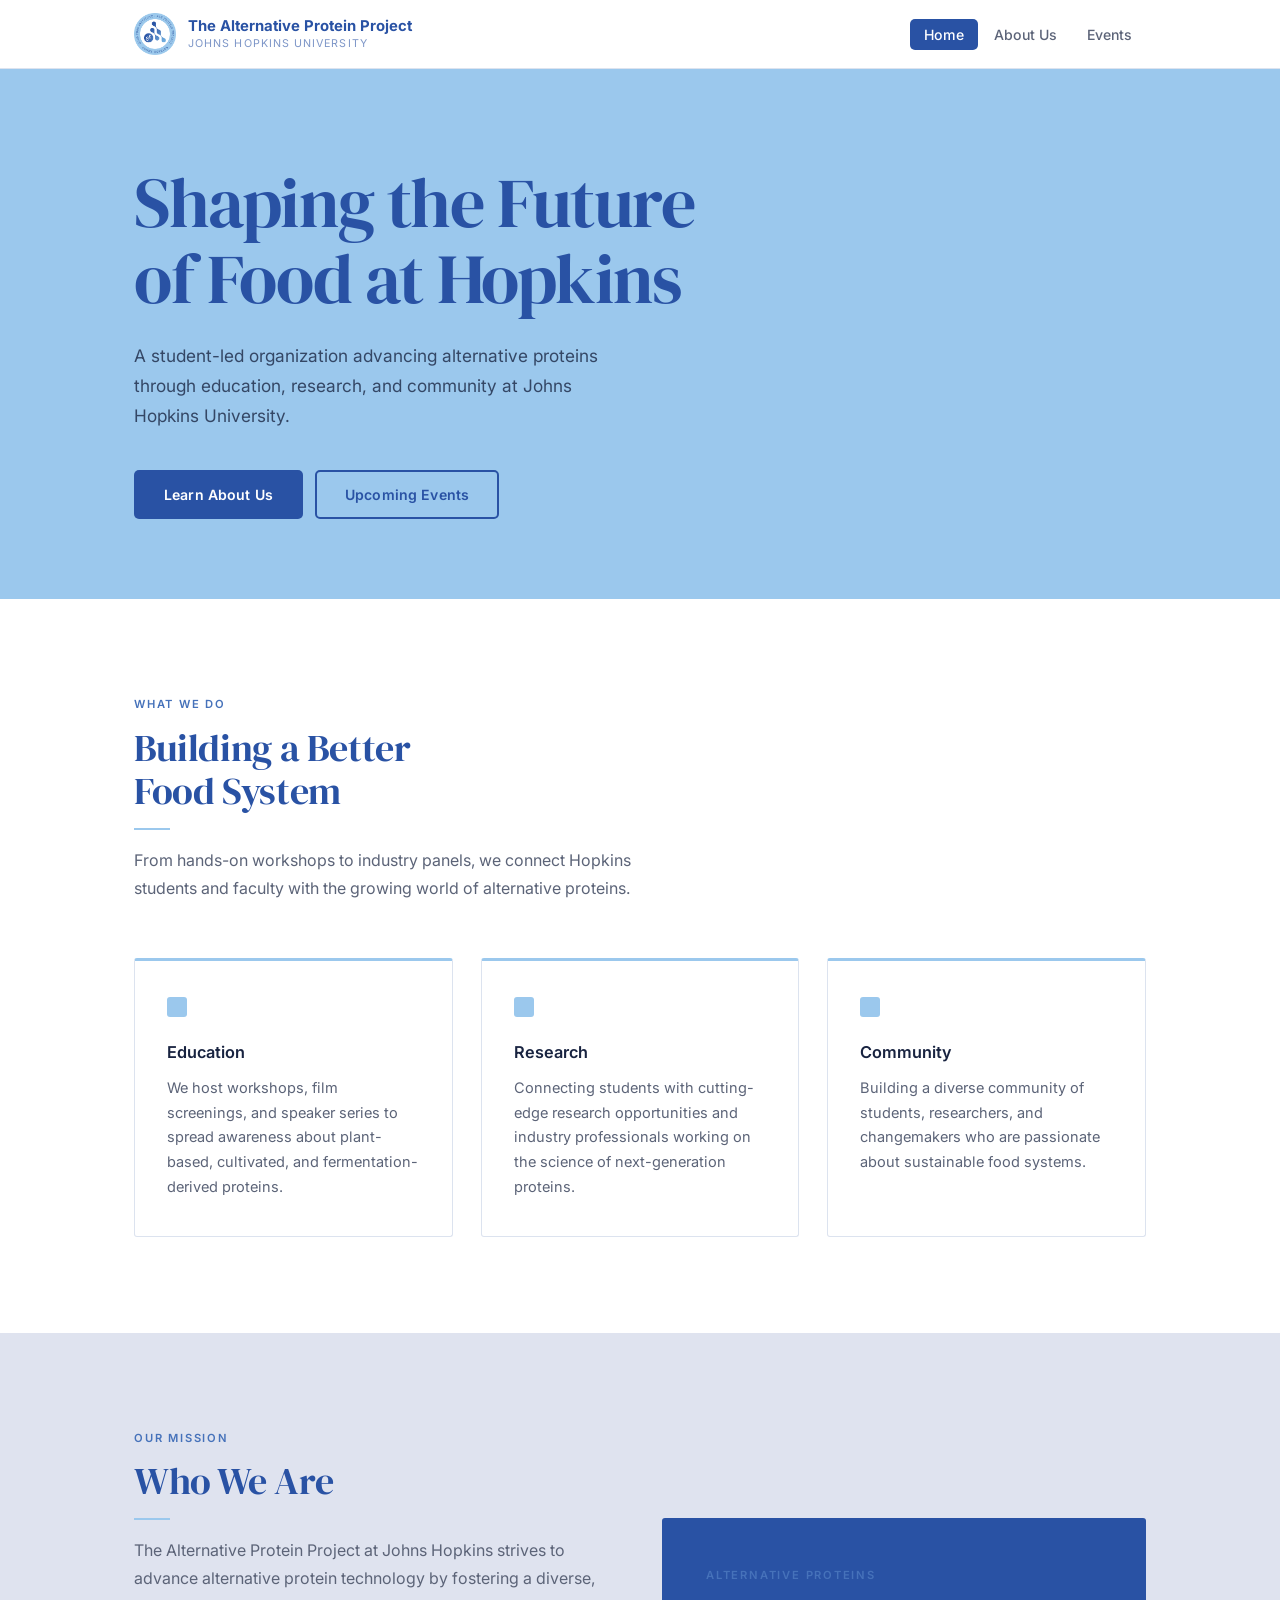
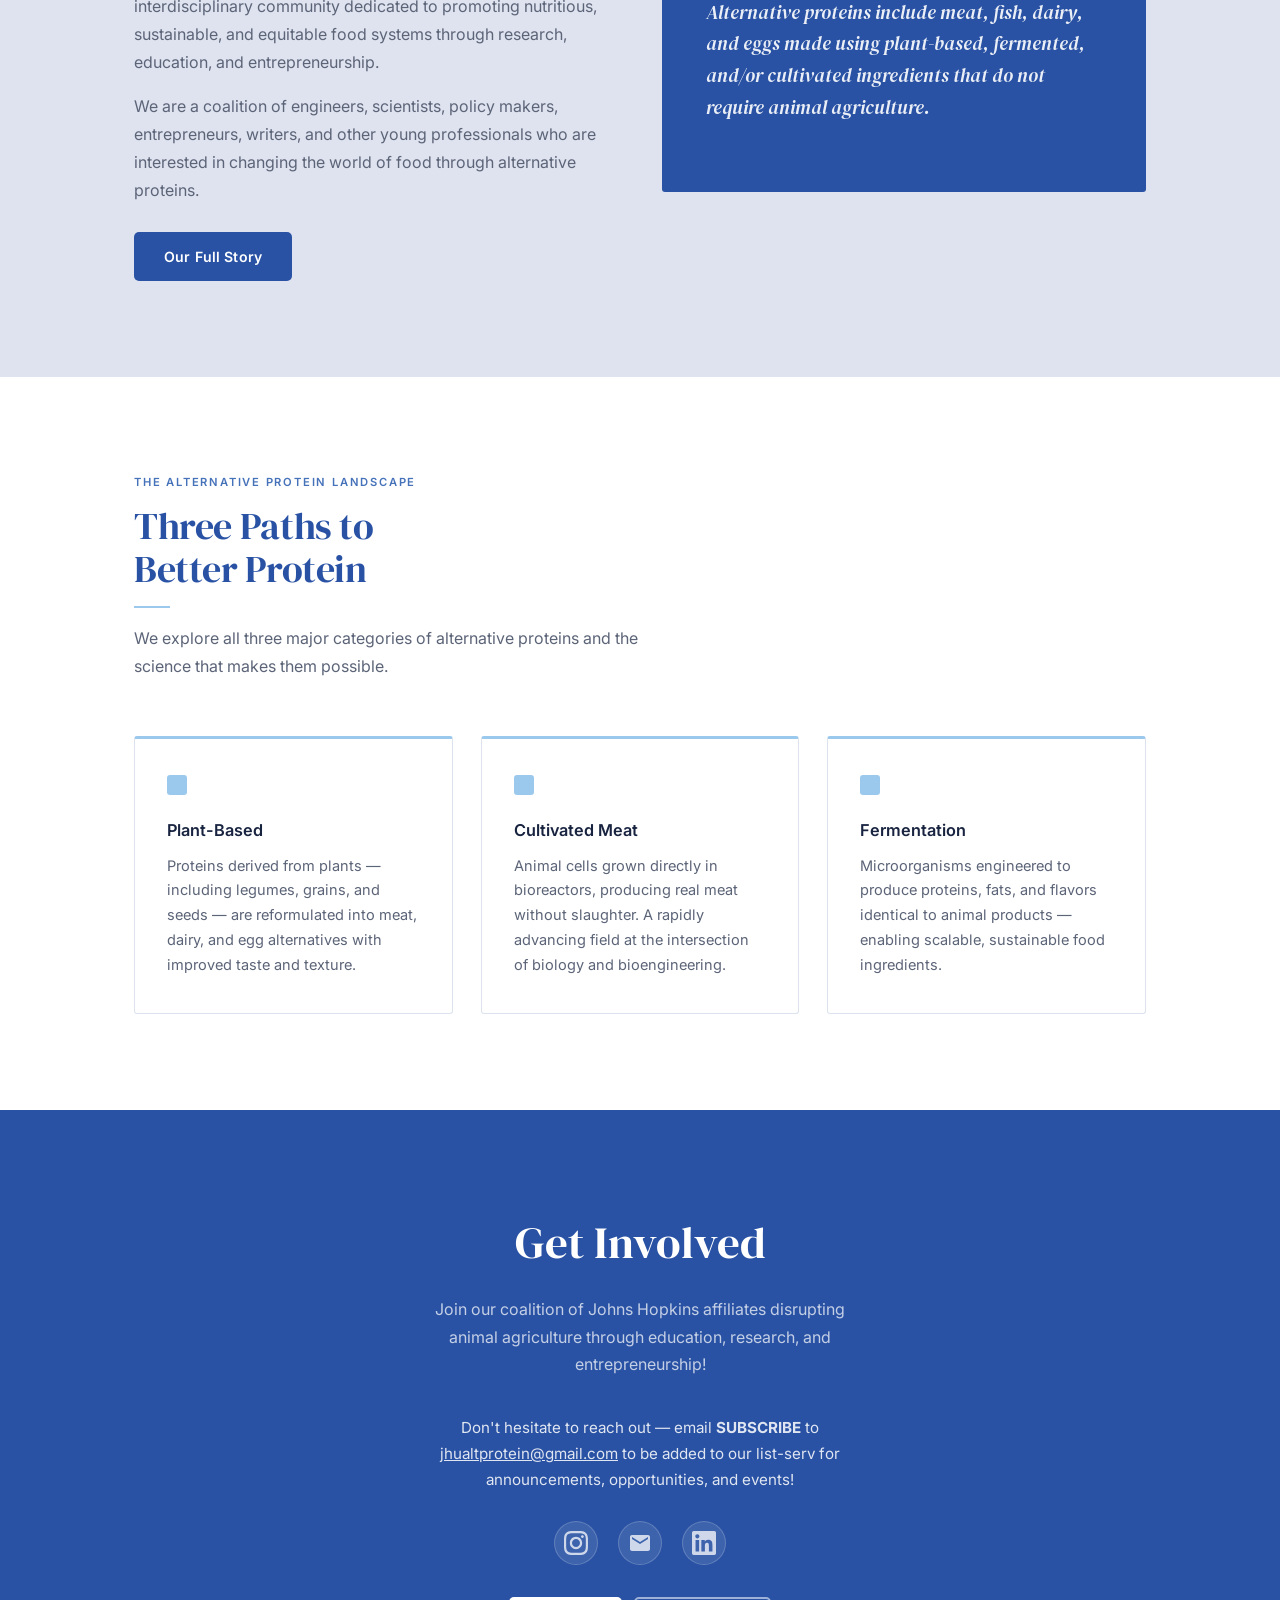
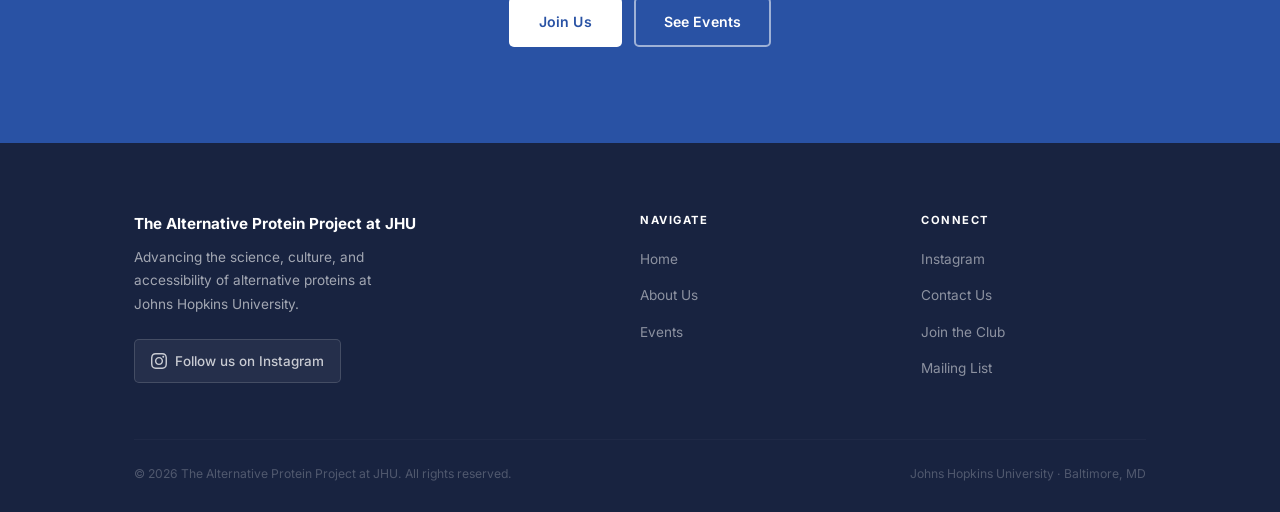
==== commit 0e53a8c1: "Remove partnerships page, stats, placeholder events and past events - Delete partnerships.html and r" ====
--- a/index.html
+++ b/index.html
@@ -22,7 +22,6 @@
       <ul class="nav-links">
         <li><a href="index.html" class="active">Home</a></li>
         <li><a href="about.html">About Us</a></li>
-        <li><a href="partnerships.html">Partnerships</a></li>
         <li><a href="events.html">Events</a></li>
       </ul>
     </div>
@@ -64,26 +63,6 @@
           <div class="card-icon"></div>
           <h3>Community</h3>
           <p>Building a diverse community of students, researchers, and changemakers who are passionate about sustainable food systems.</p>
-        </div>
-      </div>
-    </div>
-  </section>
-
-  <!-- Stats -->
-  <section class="stats-section">
-    <div class="container">
-      <div class="stats-row">
-        <div class="stat-item">
-          <div class="num">60+</div>
-          <div class="lbl">Active Members</div>
-        </div>
-        <div class="stat-item">
-          <div class="num">25+</div>
-          <div class="lbl">Events Hosted</div>
-        </div>
-        <div class="stat-item">
-          <div class="num">12+</div>
-          <div class="lbl">Partners &amp; Sponsors</div>
         </div>
       </div>
     </div>
@@ -163,7 +142,7 @@
       </div>
       <div class="btn-group">
         <a href="about.html" class="btn btn-white">Join Us</a>
-        <a href="partnerships.html" class="btn btn-outline">Partner With Us</a>
+        <a href="events.html" class="btn btn-outline">See Events</a>
       </div>
     </div>
   </section>
@@ -187,7 +166,6 @@
           <ul>
             <li><a href="index.html">Home</a></li>
             <li><a href="about.html">About Us</a></li>
-            <li><a href="partnerships.html">Partnerships</a></li>
             <li><a href="events.html">Events</a></li>
           </ul>
         </div>
--- a/styles.css
+++ b/styles.css
@@ -370,6 +370,17 @@
 .pillar h3 { font-size: 0.97rem; font-weight: 600; color: var(--dark); margin-bottom: 5px; }
 .pillar p  { font-size: 0.88rem; color: var(--gray); line-height: 1.68; }
 
+/* Photo placeholder */
+.photo-placeholder {
+  background: var(--bg-alt);
+  border-radius: 3px;
+  min-height: 280px;
+  display: flex; align-items: center; justify-content: center;
+  border: 2px dashed var(--border);
+  color: var(--gray); font-size: 0.82rem; font-weight: 500;
+  letter-spacing: 0.05em; text-transform: uppercase;
+}
+
 /* Story / quote card */
 .story-card {
   background: var(--navy);
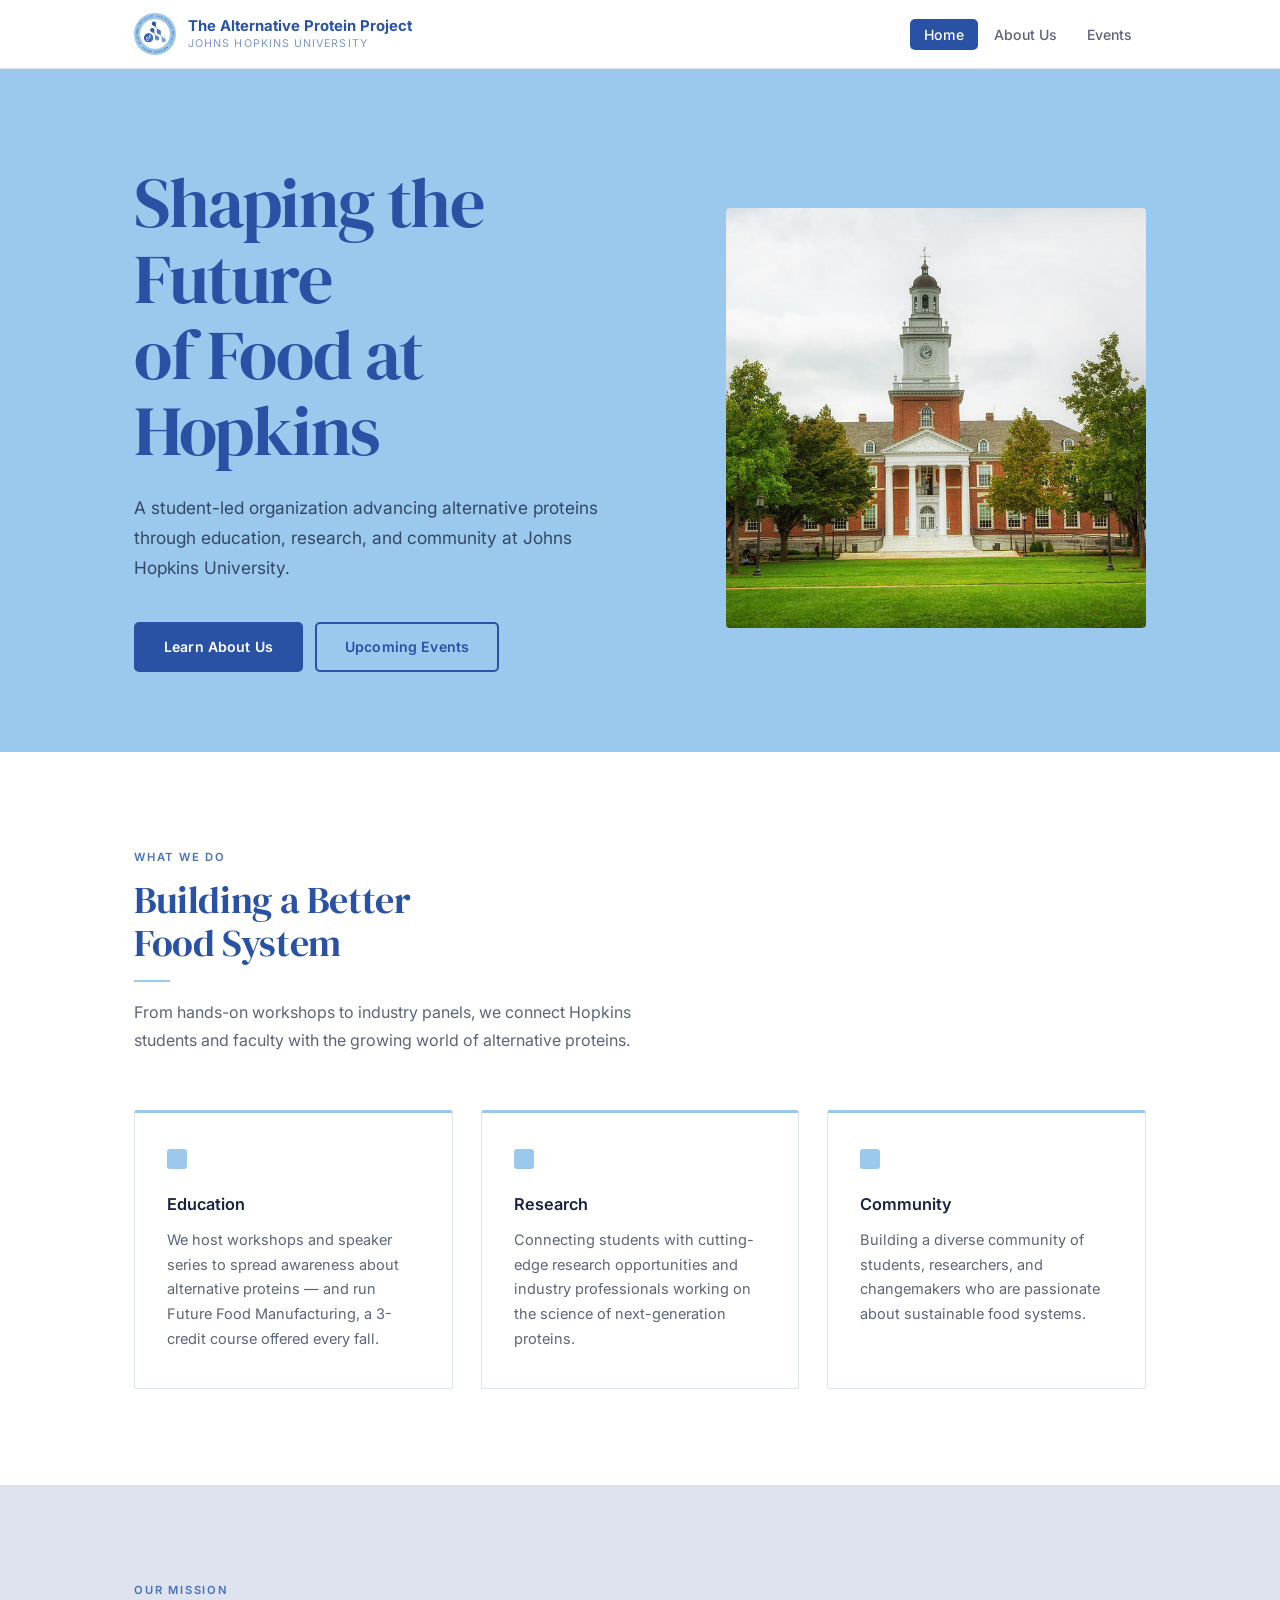
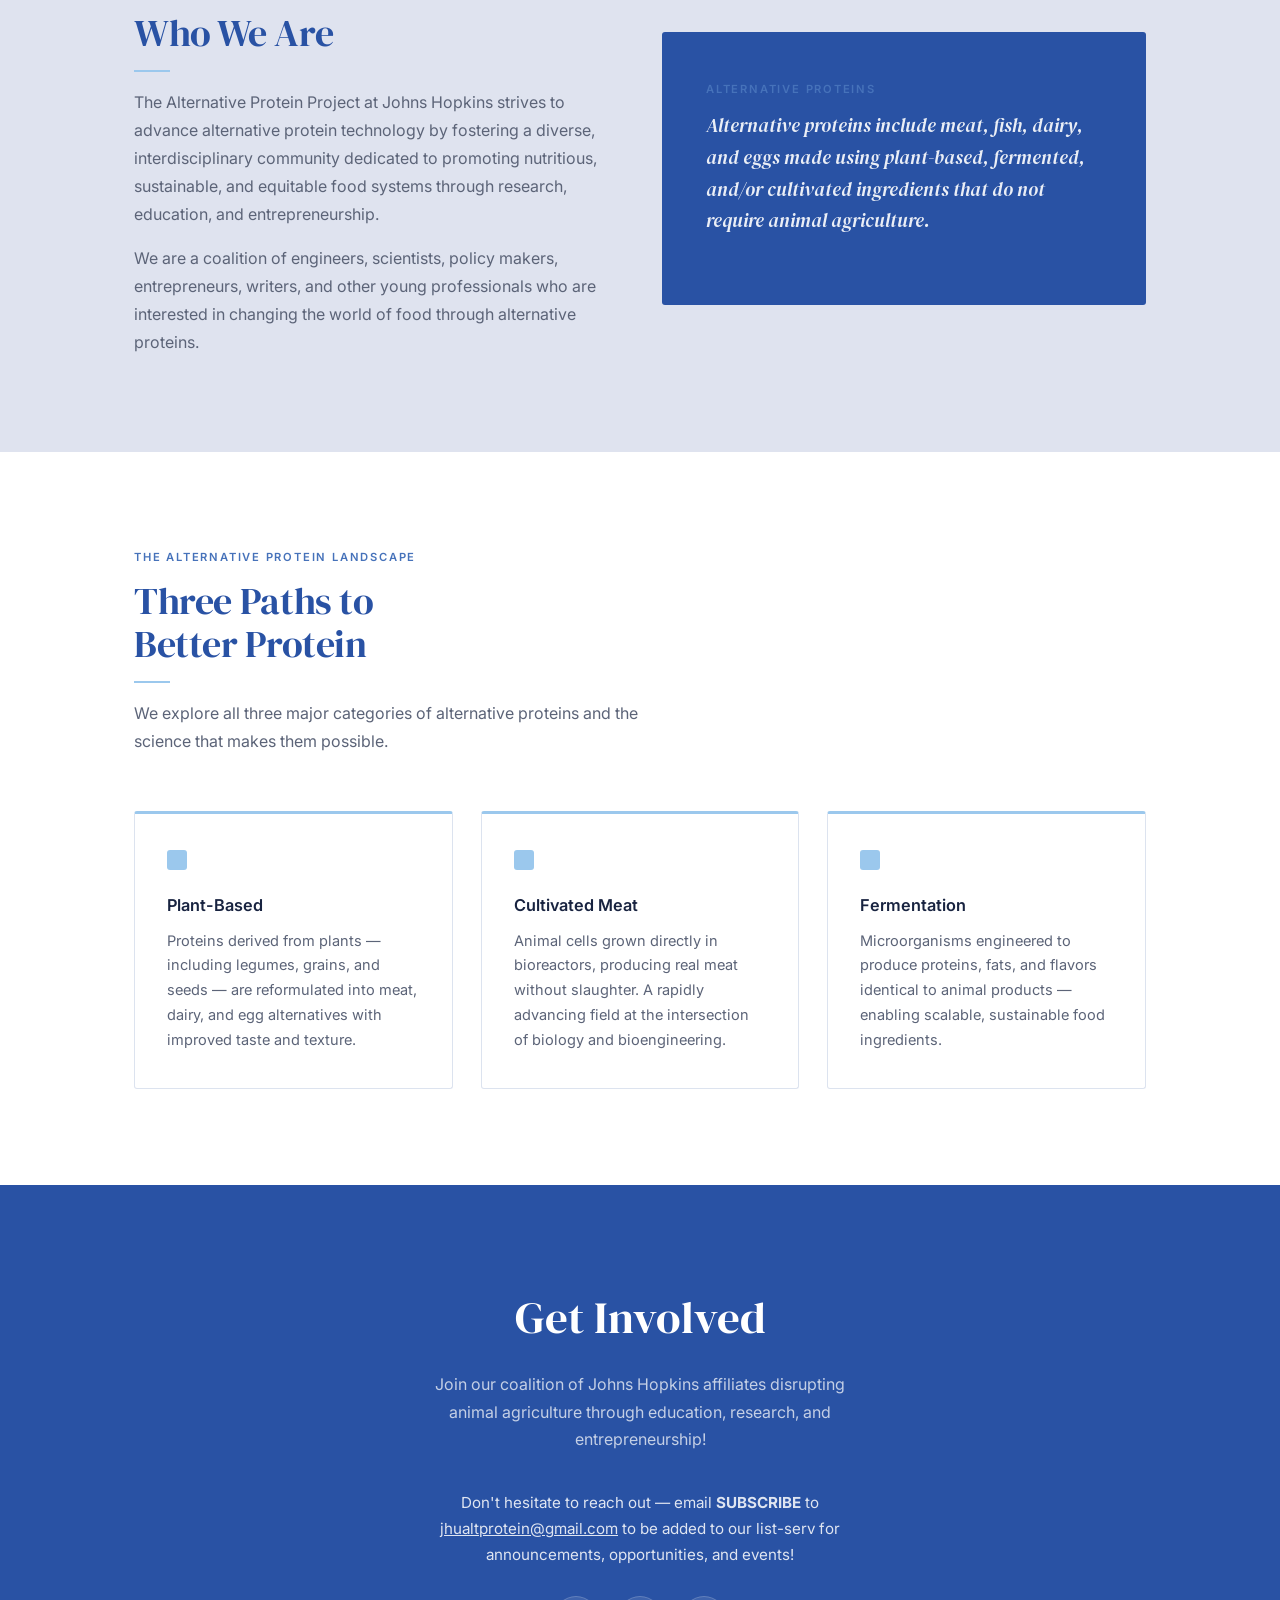
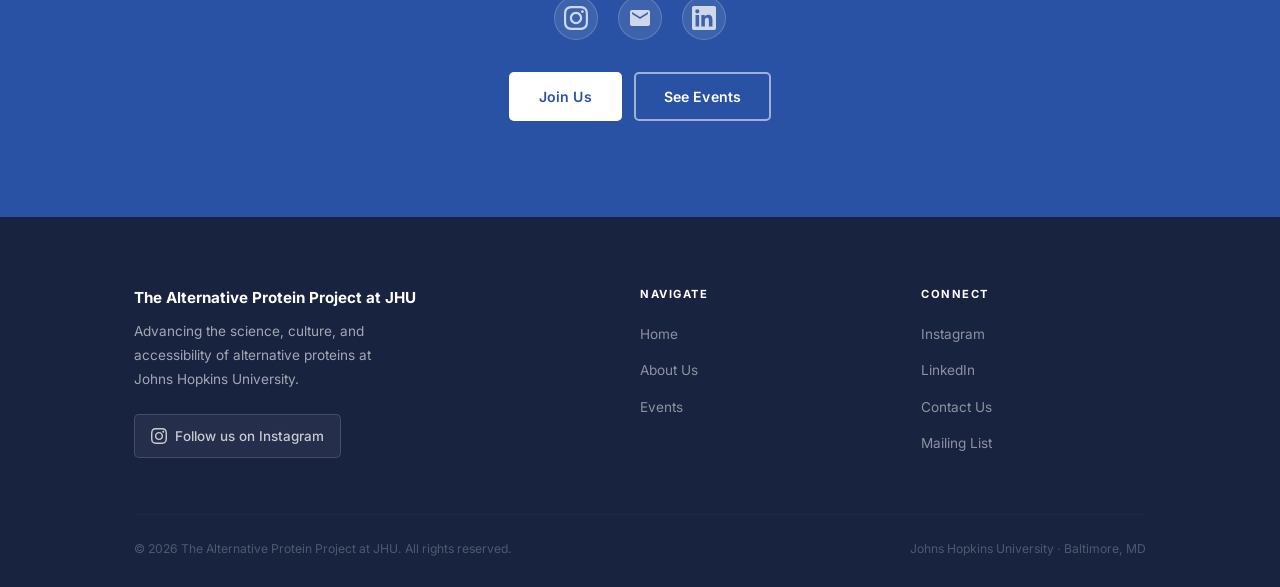
==== commit d450115a: "Homepage hero image, social links, about page updates - Add Gilman Hall photo to homepage hero in sp" ====
--- a/index.html
+++ b/index.html
@@ -30,11 +30,18 @@
   <!-- Hero -->
   <section class="hero">
     <div class="container">
-      <h1>Shaping the Future<br>of Food at Hopkins</h1>
-      <p>A student-led organization advancing alternative proteins through education, research, and community at Johns Hopkins University.</p>
-      <div class="btn-group">
-        <a href="about.html" class="btn btn-navy">Learn About Us</a>
-        <a href="events.html" class="btn btn-outline-navy">Upcoming Events</a>
+      <div class="hero-grid">
+        <div class="hero-content">
+          <h1>Shaping the Future<br>of Food at Hopkins</h1>
+          <p>A student-led organization advancing alternative proteins through education, research, and community at Johns Hopkins University.</p>
+          <div class="btn-group">
+            <a href="about.html" class="btn btn-navy">Learn About Us</a>
+            <a href="events.html" class="btn btn-outline-navy">Upcoming Events</a>
+          </div>
+        </div>
+        <div class="hero-img">
+          <img src="images/pages/gilman_hall.jpg" alt="Gilman Hall, Johns Hopkins University">
+        </div>
       </div>
     </div>
   </section>
@@ -52,7 +59,7 @@
         <div class="card">
           <div class="card-icon"></div>
           <h3>Education</h3>
-          <p>We host workshops, film screenings, and speaker series to spread awareness about plant-based, cultivated, and fermentation-derived proteins.</p>
+          <p>We host workshops and speaker series to spread awareness about alternative proteins — and run Future Food Manufacturing, a 3-credit course offered every fall.</p>
         </div>
         <div class="card">
           <div class="card-icon"></div>
@@ -78,7 +85,6 @@
           <div class="divider"></div>
           <p class="section-sub">The Alternative Protein Project at Johns Hopkins strives to advance alternative protein technology by fostering a diverse, interdisciplinary community dedicated to promoting nutritious, sustainable, and equitable food systems through research, education, and entrepreneurship.</p>
           <p class="section-sub" style="margin-top: 16px;">We are a coalition of engineers, scientists, policy makers, entrepreneurs, writers, and other young professionals who are interested in changing the world of food through alternative proteins.</p>
-          <a href="about.html" class="btn btn-navy" style="margin-top: 28px; display: inline-block;">Our Full Story</a>
         </div>
         <div class="story-card">
           <p class="section-label" style="margin-bottom: 12px;">Alternative Proteins</p>
@@ -124,7 +130,7 @@
       <p>Join our coalition of Johns Hopkins affiliates disrupting animal agriculture through education, research, and entrepreneurship!</p>
       <p style="margin-top: 12px; margin-bottom: 0; opacity: 0.85; font-size: 0.95rem; max-width: 520px; margin-left: auto; margin-right: auto;">Don't hesitate to reach out — email <strong>SUBSCRIBE</strong> to <a href="mailto:jhualtprotein@gmail.com" style="color: inherit; text-decoration: underline;">jhualtprotein@gmail.com</a> to be added to our list-serv for announcements, opportunities, and events!</p>
       <div class="social-icons">
-        <a href="#" class="social-icon" aria-label="Instagram">
+        <a href="https://www.instagram.com/jhualtprotein/" target="_blank" rel="noopener" class="social-icon" aria-label="Instagram">
           <svg width="24" height="24" viewBox="0 0 24 24" fill="currentColor" aria-hidden="true">
             <path d="M12 2.163c3.204 0 3.584.012 4.85.07 3.252.148 4.771 1.691 4.919 4.919.058 1.265.069 1.645.069 4.849 0 3.205-.012 3.584-.069 4.849-.149 3.225-1.664 4.771-4.919 4.919-1.266.058-1.644.07-4.85.07-3.204 0-3.584-.012-4.849-.07-3.26-.149-4.771-1.699-4.919-4.92-.058-1.265-.07-1.644-.07-4.849 0-3.204.013-3.583.07-4.849.149-3.227 1.664-4.771 4.919-4.919 1.266-.057 1.645-.069 4.849-.069zm0-2.163c-3.259 0-3.667.014-4.947.072-4.358.2-6.78 2.618-6.98 6.98-.059 1.281-.073 1.689-.073 4.948 0 3.259.014 3.668.072 4.948.2 4.358 2.618 6.78 6.98 6.98 1.281.058 1.689.072 4.948.072 3.259 0 3.668-.014 4.948-.072 4.354-.2 6.782-2.618 6.979-6.98.059-1.28.073-1.689.073-4.948 0-3.259-.014-3.667-.072-4.947-.196-4.354-2.617-6.78-6.979-6.98-1.281-.059-1.69-.073-4.949-.073zm0 5.838c-3.403 0-6.162 2.759-6.162 6.162s2.759 6.163 6.162 6.163 6.162-2.759 6.162-6.163c0-3.403-2.759-6.162-6.162-6.162zm0 10.162c-2.209 0-4-1.79-4-4 0-2.209 1.791-4 4-4s4 1.791 4 4c0 2.21-1.791 4-4 4zm6.406-11.845c-.796 0-1.441.645-1.441 1.44s.645 1.44 1.441 1.44c.795 0 1.439-.645 1.439-1.44s-.644-1.44-1.439-1.44z"/>
           </svg>
@@ -134,7 +140,7 @@
             <path d="M20 4H4c-1.1 0-2 .9-2 2v12c0 1.1.9 2 2 2h16c1.1 0 2-.9 2-2V6c0-1.1-.9-2-2-2zm0 4l-8 5-8-5V6l8 5 8-5v2z"/>
           </svg>
         </a>
-        <a href="#" class="social-icon" aria-label="LinkedIn">
+        <a href="https://www.linkedin.com/company/72015277/" target="_blank" rel="noopener" class="social-icon" aria-label="LinkedIn">
           <svg width="24" height="24" viewBox="0 0 24 24" fill="currentColor" aria-hidden="true">
             <path d="M20.447 20.452h-3.554v-5.569c0-1.328-.027-3.037-1.852-3.037-1.853 0-2.136 1.445-2.136 2.939v5.667H9.351V9h3.414v1.561h.046c.477-.9 1.637-1.85 3.37-1.85 3.601 0 4.267 2.37 4.267 5.455v6.286zM5.337 7.433c-1.144 0-2.063-.926-2.063-2.065 0-1.138.92-2.063 2.063-2.063 1.14 0 2.064.925 2.064 2.063 0 1.139-.925 2.065-2.064 2.065zm1.782 13.019H3.555V9h3.564v11.452zM22.225 0H1.771C.792 0 0 .774 0 1.729v20.542C0 23.227.792 24 1.771 24h20.451C23.2 24 24 23.227 24 22.271V1.729C24 .774 23.2 0 22.222 0h.003z"/>
           </svg>
@@ -154,7 +160,7 @@
         <div class="footer-brand">
           <h3>The Alternative Protein Project at JHU</h3>
           <p>Advancing the science, culture, and accessibility of alternative proteins at Johns Hopkins University.</p>
-          <a href="#" class="insta-link">
+          <a href="https://www.instagram.com/jhualtprotein/" target="_blank" rel="noopener" class="insta-link">
             <svg width="16" height="16" viewBox="0 0 24 24" fill="currentColor" aria-hidden="true">
               <path d="M12 2.163c3.204 0 3.584.012 4.85.07 3.252.148 4.771 1.691 4.919 4.919.058 1.265.069 1.645.069 4.849 0 3.205-.012 3.584-.069 4.849-.149 3.225-1.664 4.771-4.919 4.919-1.266.058-1.644.07-4.85.07-3.204 0-3.584-.012-4.849-.07-3.26-.149-4.771-1.699-4.919-4.92-.058-1.265-.07-1.644-.07-4.849 0-3.204.013-3.583.07-4.849.149-3.227 1.664-4.771 4.919-4.919 1.266-.057 1.645-.069 4.849-.069zm0-2.163c-3.259 0-3.667.014-4.947.072-4.358.2-6.78 2.618-6.98 6.98-.059 1.281-.073 1.689-.073 4.948 0 3.259.014 3.668.072 4.948.2 4.358 2.618 6.78 6.98 6.98 1.281.058 1.689.072 4.948.072 3.259 0 3.668-.014 4.948-.072 4.354-.2 6.782-2.618 6.979-6.98.059-1.28.073-1.689.073-4.948 0-3.259-.014-3.667-.072-4.947-.196-4.354-2.617-6.78-6.979-6.98-1.281-.059-1.69-.073-4.949-.073zm0 5.838c-3.403 0-6.162 2.759-6.162 6.162s2.759 6.163 6.162 6.163 6.162-2.759 6.162-6.163c0-3.403-2.759-6.162-6.162-6.162zm0 10.162c-2.209 0-4-1.79-4-4 0-2.209 1.791-4 4-4s4 1.791 4 4c0 2.21-1.791 4-4 4zm6.406-11.845c-.796 0-1.441.645-1.441 1.44s.645 1.44 1.441 1.44c.795 0 1.439-.645 1.439-1.44s-.644-1.44-1.439-1.44z"/>
             </svg>
@@ -172,10 +178,10 @@
         <div class="footer-col">
           <h4>Connect</h4>
           <ul>
-            <li><a href="#">Instagram</a></li>
-            <li><a href="#">Contact Us</a></li>
-            <li><a href="#">Join the Club</a></li>
-            <li><a href="#">Mailing List</a></li>
+            <li><a href="https://www.instagram.com/jhualtprotein/" target="_blank" rel="noopener">Instagram</a></li>
+            <li><a href="https://www.linkedin.com/company/72015277/" target="_blank" rel="noopener">LinkedIn</a></li>
+            <li><a href="mailto:jhualtprotein@gmail.com">Contact Us</a></li>
+            <li><a href="mailto:jhualtprotein@gmail.com">Mailing List</a></li>
           </ul>
         </div>
       </div>
--- a/styles.css
+++ b/styles.css
@@ -117,6 +117,27 @@
 .hero {
   background: var(--brand);
   padding: 96px 0 80px;
+  overflow: hidden;
+}
+.hero-grid {
+  display: grid;
+  grid-template-columns: 1fr 420px;
+  gap: 56px;
+  align-items: center;
+}
+.hero-img {
+  border-radius: 4px;
+  overflow: hidden;
+  height: 420px;
+}
+.hero-img img {
+  width: 100%; height: 100%;
+  object-fit: cover; object-position: center;
+  display: block;
+}
+@media (max-width: 900px) {
+  .hero-grid { grid-template-columns: 1fr; }
+  .hero-img { display: none; }
 }
 .hero h1 {
   font-family: 'DM Serif Display', Georgia, serif;
@@ -124,7 +145,6 @@
   color: var(--navy);
   line-height: 1.08;
   margin-bottom: 24px;
-  max-width: 720px;
   font-weight: 400;
   letter-spacing: -0.02em;
 }
@@ -231,6 +251,69 @@
 .stat-item .lbl { font-size: 0.86rem; color: rgba(255,255,255,.55); font-weight: 500; }
 
 /* =====================
+   FEATURED EVENT CARD
+   ===================== */
+.featured-event-card {
+  display: grid;
+  grid-template-columns: 340px 1fr;
+  border: 1px solid var(--border);
+  border-top: 3px solid var(--navy);
+  border-radius: 3px;
+  overflow: hidden;
+  text-decoration: none;
+  transition: box-shadow .2s, transform .2s;
+  color: inherit;
+}
+.featured-event-card:hover {
+  box-shadow: 0 8px 32px rgba(41,82,164,.12);
+  transform: translateY(-3px);
+  text-decoration: none;
+}
+.featured-event-img {
+  overflow: hidden;
+  background: var(--bg-alt);
+}
+.featured-event-img img {
+  width: 100%; height: 100%;
+  object-fit: cover; object-position: center top;
+  display: block;
+  min-height: 320px;
+}
+.featured-event-body {
+  padding: 48px 44px;
+  display: flex; flex-direction: column; justify-content: center;
+}
+.featured-event-title {
+  font-family: 'DM Serif Display', serif;
+  font-size: clamp(1.5rem, 2.5vw, 2rem);
+  color: var(--navy); font-weight: 400;
+  line-height: 1.15; margin-bottom: 14px;
+  letter-spacing: -0.01em;
+}
+.featured-event-sub {
+  font-size: 0.95rem; color: var(--gray);
+  line-height: 1.72; margin-bottom: 20px;
+  max-width: 440px;
+}
+.featured-event-meta {
+  display: flex; gap: 20px; flex-wrap: wrap;
+  font-size: 0.78rem; color: var(--gray);
+  font-weight: 500; margin-bottom: 28px;
+}
+.featured-event-meta span + span::before { content: '·'; margin-right: 20px; color: var(--border); }
+.featured-event-cta {
+  font-size: 0.85rem; font-weight: 600;
+  color: var(--navy); letter-spacing: 0.01em;
+}
+.featured-event-card:hover .featured-event-cta { text-decoration: underline; }
+
+@media (max-width: 800px) {
+  .featured-event-card { grid-template-columns: 1fr; }
+  .featured-event-img img { min-height: 220px; max-height: 260px; }
+  .featured-event-body { padding: 32px 28px; }
+}
+
+/* =====================
    EVENT CARDS
    ===================== */
 .event-stack { display: flex; flex-direction: column; }
